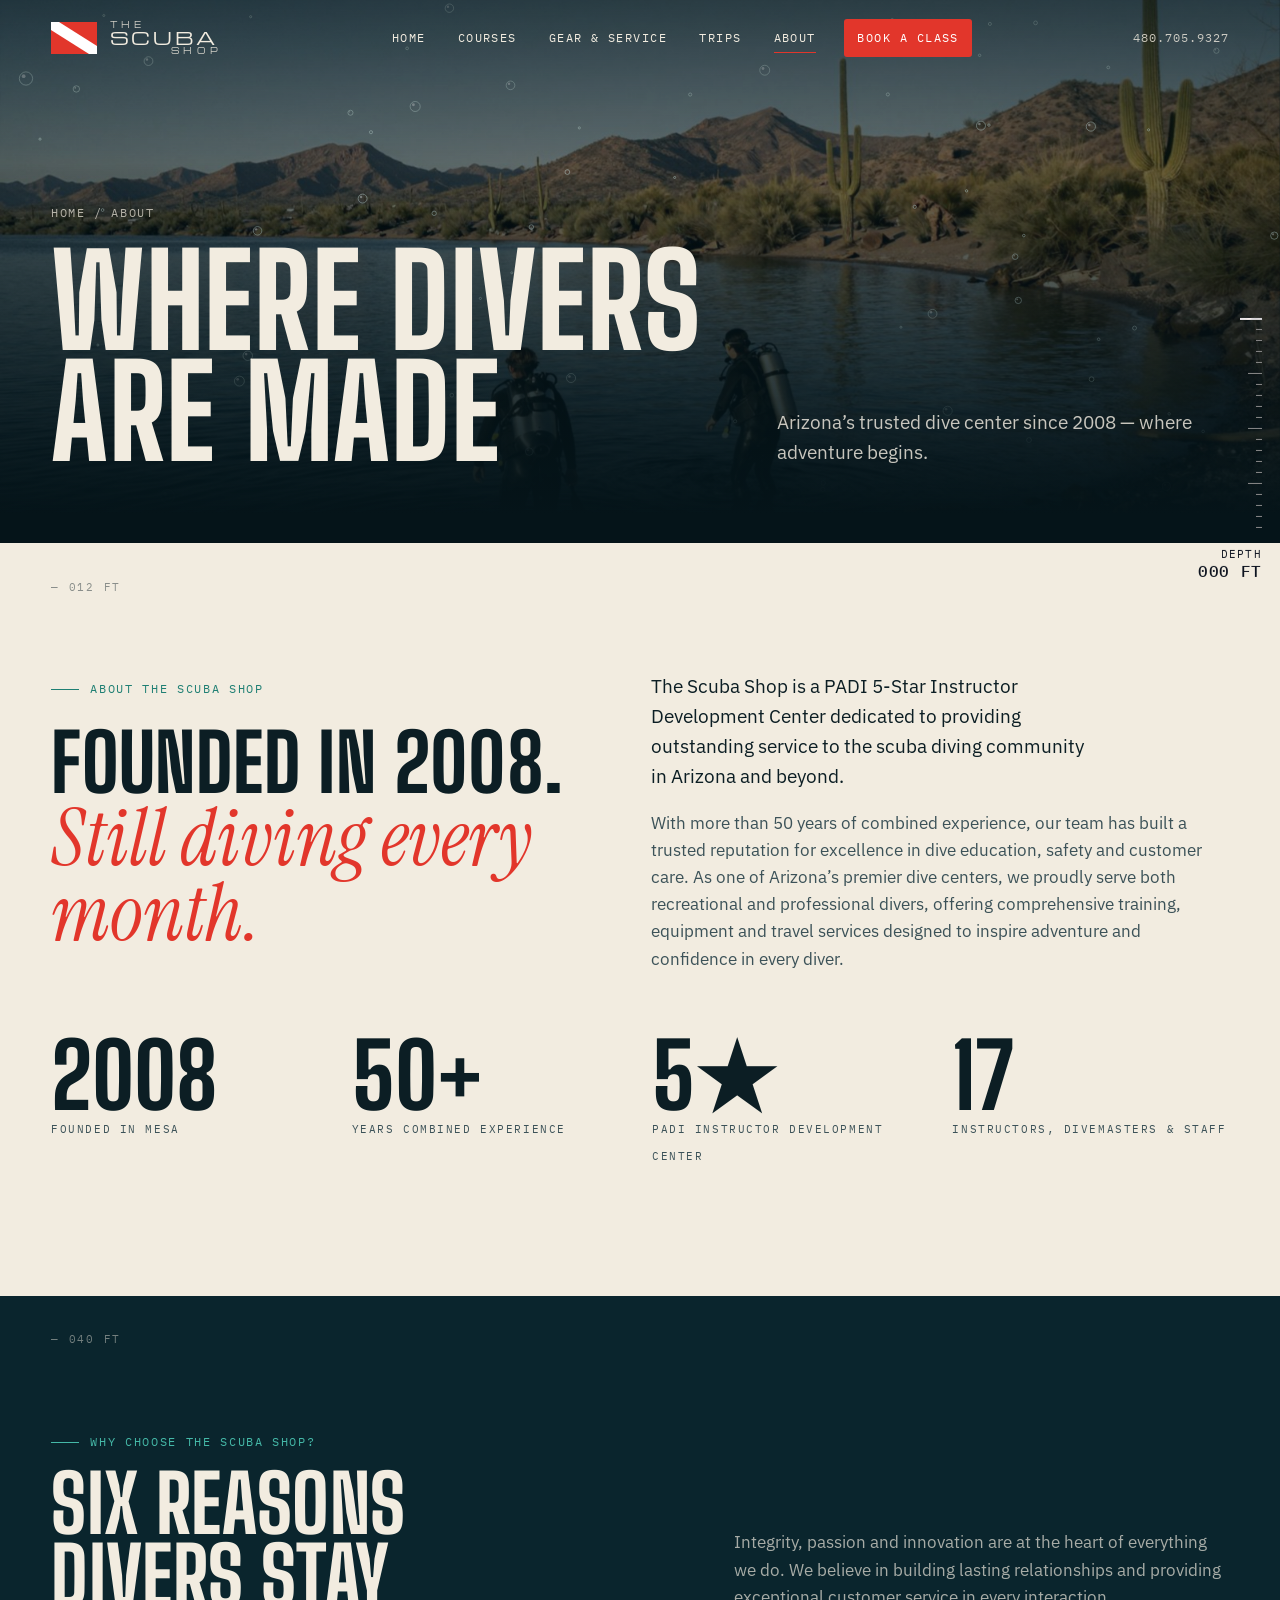
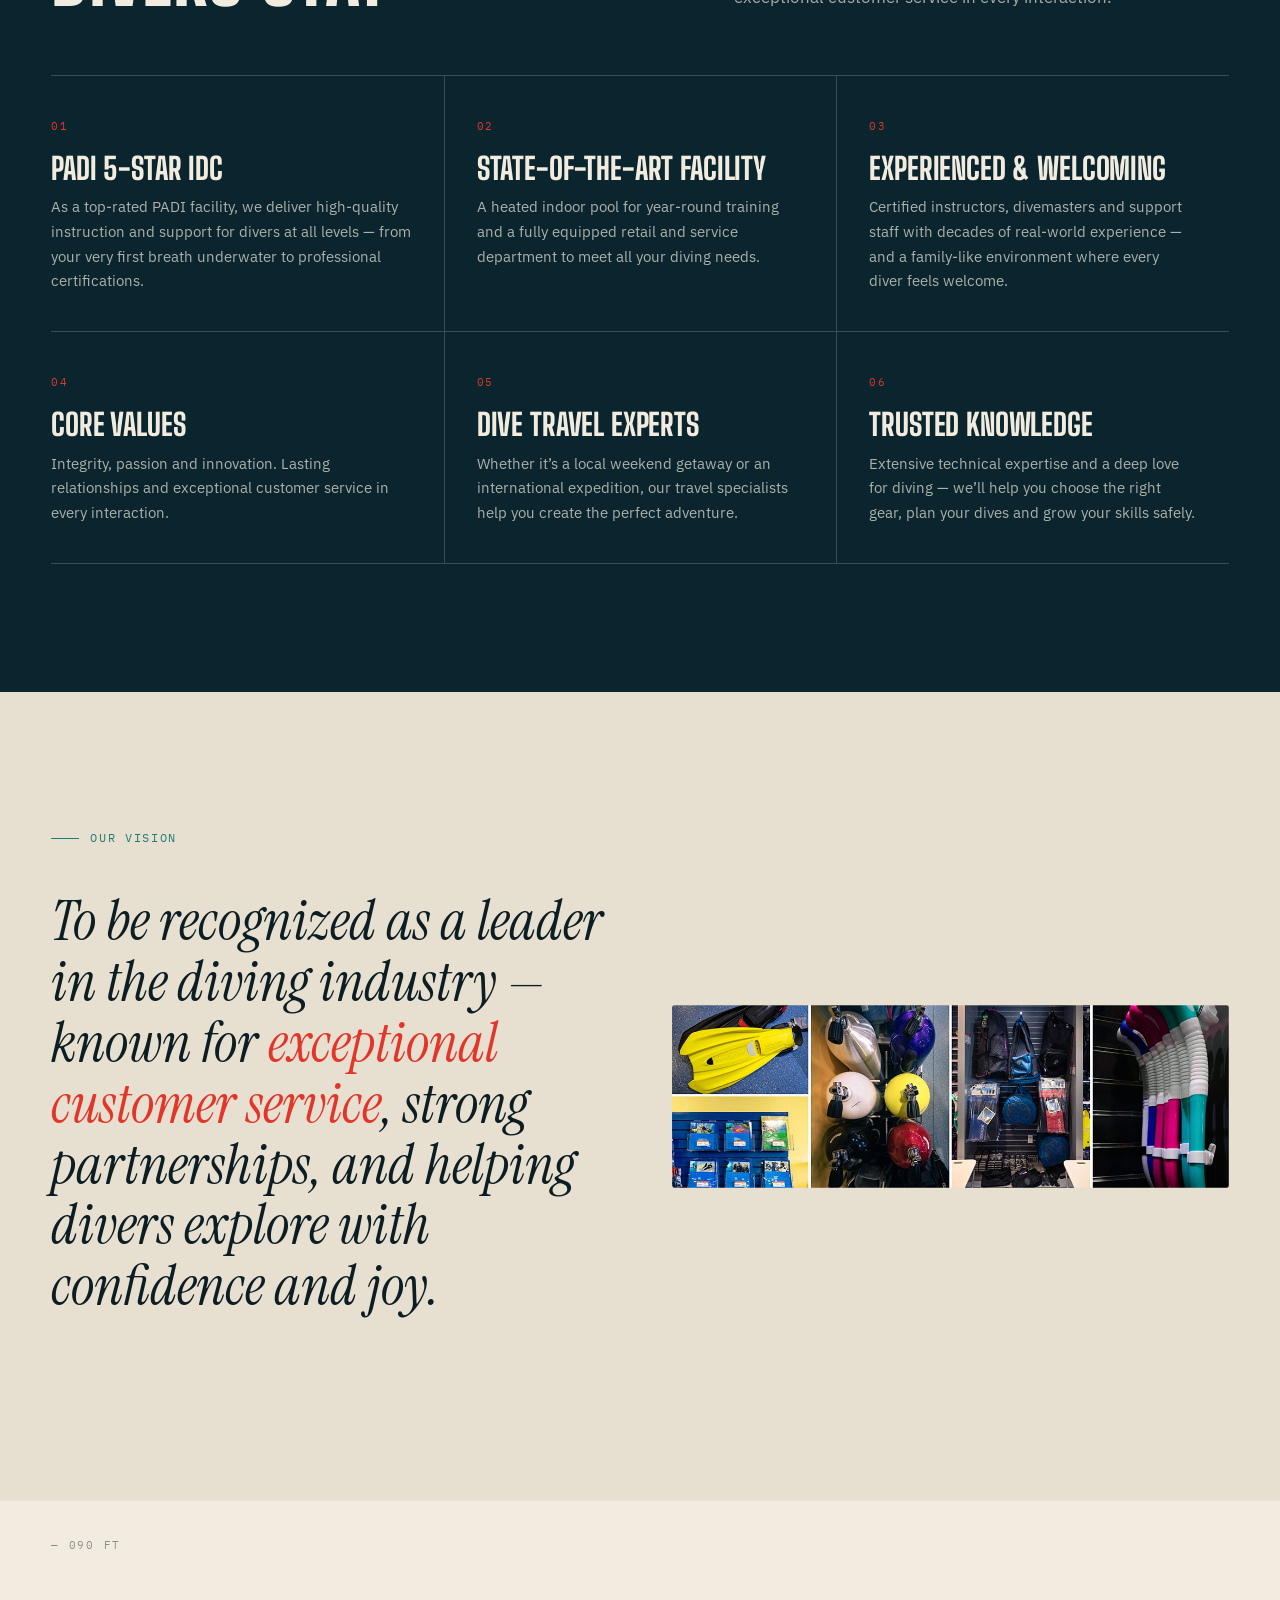
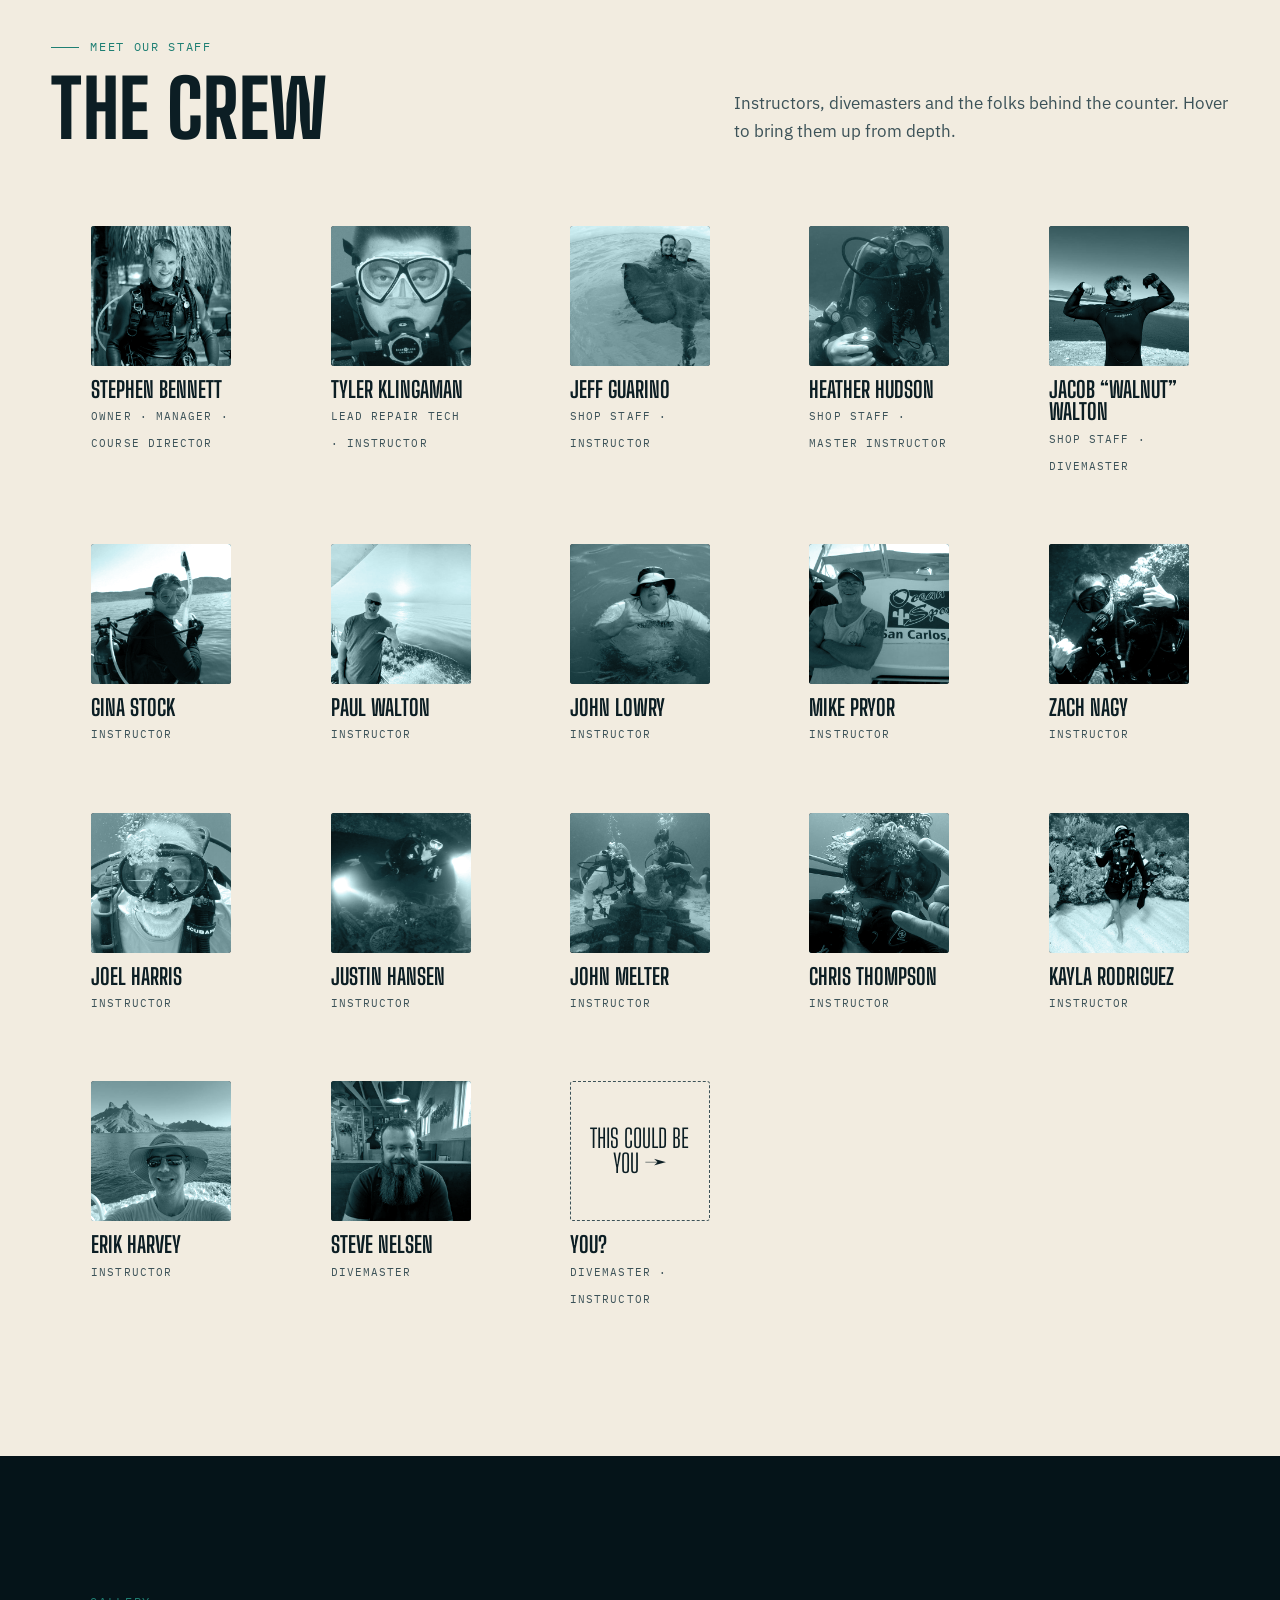
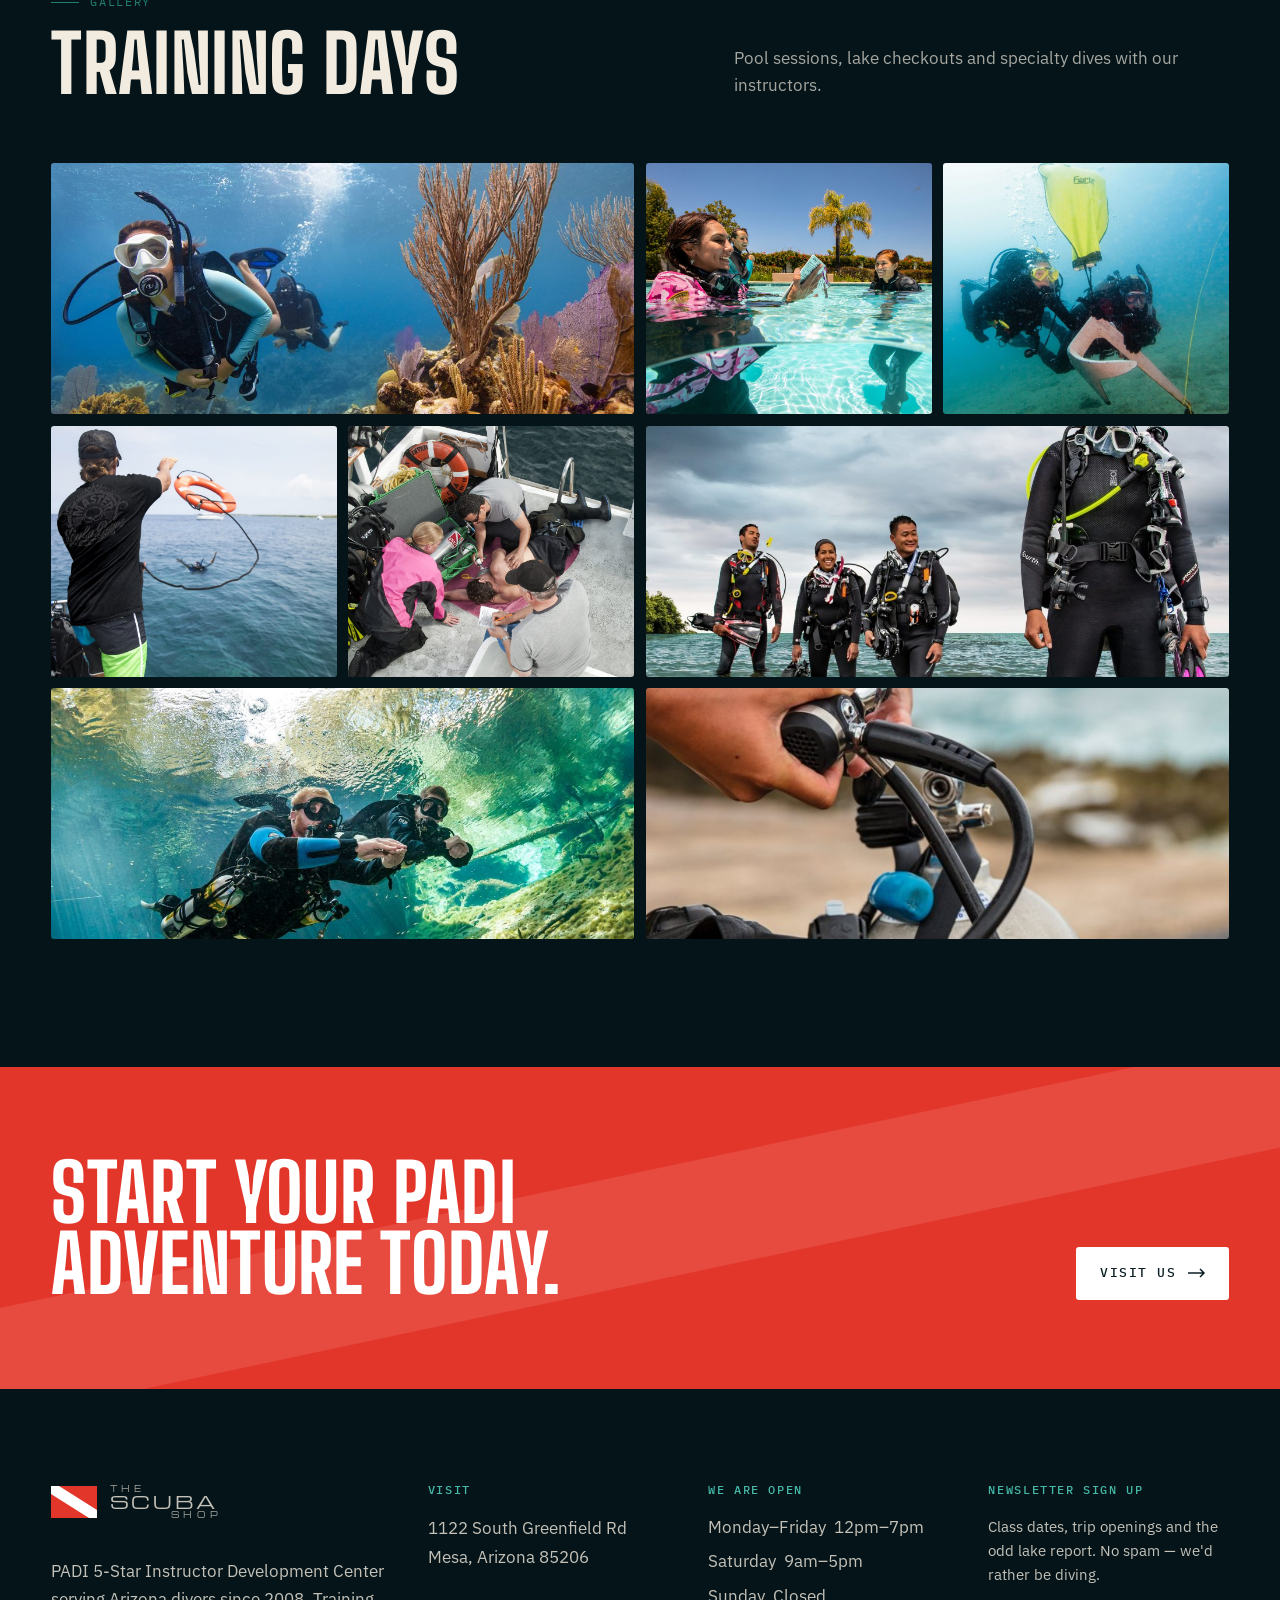
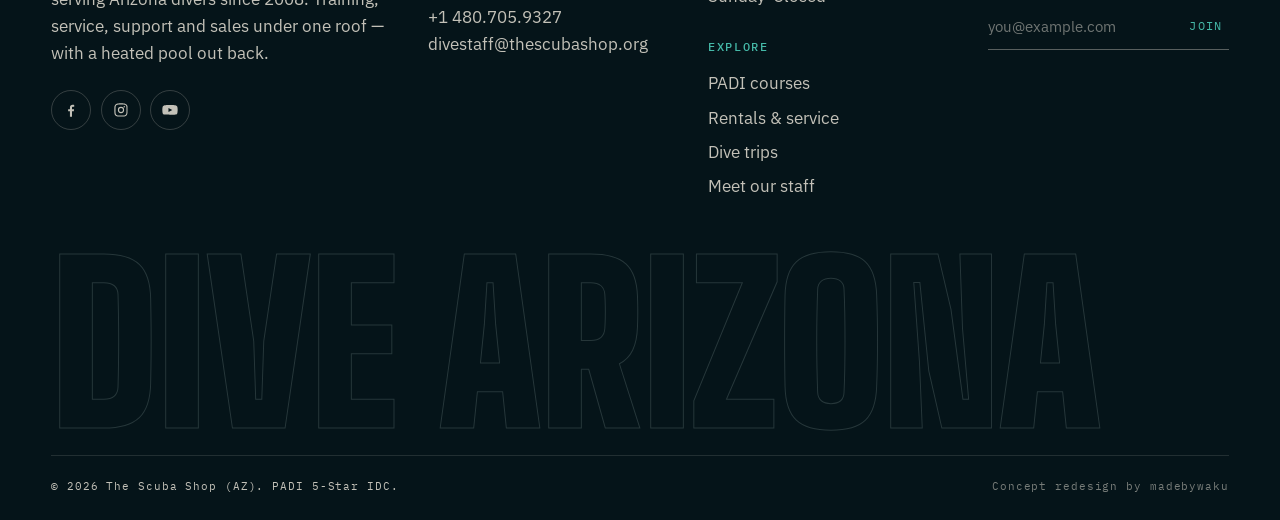
==== about.html @ 65f06e1a "Concept redesign of The Scuba Shop website Static multi-page site (home, courses, gear & service, tr" ====
<!doctype html>
<html lang="en">
<head>
<meta charset="utf-8">
<meta name="viewport" content="width=device-width, initial-scale=1">
<title>About The Scuba Shop — PADI 5-Star IDC since 2008</title>
<meta name="description" content="Founded in 2008, The Scuba Shop is a PADI 5-Star Instructor Development Center in Mesa, Arizona with more than 50 years of combined experience. Meet our staff.">
<meta name="theme-color" content="#051419">
<meta property="og:title" content="About The Scuba Shop — PADI 5-Star IDC since 2008">
<meta property="og:description" content="Founded in 2008, The Scuba Shop is a PADI 5-Star Instructor Development Center in Mesa, Arizona with more than 50 years of combined experience. Meet our staff.">
<meta property="og:image" content="images/hero.jpg">
<link rel="icon" href="images/favicon.svg" type="image/svg+xml">
<link rel="preconnect" href="https://fonts.googleapis.com">
<link rel="preconnect" href="https://fonts.gstatic.com" crossorigin>
<link href="https://fonts.googleapis.com/css2?family=Big+Shoulders+Display:wght@700;800;900&family=IBM+Plex+Mono:wght@400;500&family=IBM+Plex+Sans:ital,wght@0,400;0,500;0,600;1,400&family=Instrument+Serif:ital@0;1&family=Michroma&display=swap" rel="stylesheet">
<link rel="stylesheet" href="css/site.css">
<script>document.documentElement.classList.add("js")</script>
</head>
<body>
<a class="skip" href="#main">Skip to content</a>
<header class="site-header">
  <div class="wrap">
    <a class="brand" href="index.html" aria-label="The Scuba Shop — home">
      <svg class="flag" viewBox="0 0 46 32" aria-hidden="true"><rect width="46" height="32" fill="#e2362b"/><path d="M0 0h8l38 24v8h-8L0 8z" fill="#fff"/></svg>
      <span class="brand-word" aria-hidden="true"><small>The</small><b>Scuba</b><small>Shop</small></span>
    </a>
    <nav class="nav" id="site-nav" aria-label="Main">
      <a href="index.html">Home</a>
      <a href="courses.html">Courses</a>
      <a href="gear.html">Gear &amp; Service</a>
      <a href="trips.html">Trips</a>
      <a href="about.html" aria-current="page">About</a>
      <a class="nav-cta" href="contact.html">Book a class</a>
    </nav>
    <a class="header-phone" href="tel:+14807059327">480.705.9327</a>
    <button class="menu-btn" aria-controls="site-nav" aria-expanded="false" aria-label="Open menu"><span></span><span></span></button>
  </div>
</header>
<main id="main">
<section class="page-hero" aria-labelledby="page-title">
  <div class="bg"><img src="images/lake.jpg" alt="" data-parallax="0.2"></div>
  <canvas class="bubbles" aria-hidden="true"></canvas>
  <div class="wrap">
    <p class="crumbs"><a href="index.html">Home</a> / About</p>
    <div class="page-hero-grid">
      <h1 id="page-title" class="display h-xl">Where divers<br>are made</h1>
      <p class="lede">Arizona’s trusted dive center since 2008 — where adventure begins.</p>
    </div>
  </div>
</section>

<section class="section" aria-labelledby="story-title">
  <span class="depth-tag" aria-hidden="true">— 012 FT</span>
  <div class="wrap">
    <div class="intro-grid">
      <div>
        <p class="eyebrow">About The Scuba Shop</p>
        <h2 id="story-title" class="display h-lg" style="margin:1rem 0 1.6rem">Founded in 2008.<br><span class="serif" style="color:var(--flag)">Still diving every month.</span></h2>
      </div>
      <div>
        <p class="lede">The Scuba Shop is a PADI 5-Star Instructor Development Center dedicated to providing outstanding service to the scuba diving community in Arizona and beyond.</p>
        <p class="muted">With more than 50 years of combined experience, our team has built a trusted reputation for excellence in dive education, safety and customer care. As one of Arizona’s premier dive centers, we proudly serve both recreational and professional divers, offering comprehensive training, equipment and travel services designed to inspire adventure and confidence in every diver.</p>
      </div>
    </div>
    <div class="stats mt-3">
      <div class="stat" data-reveal><b>2008</b><span>Founded in Mesa</span></div>
      <div class="stat" data-reveal style="--d:.08s"><b>50+</b><span>Years combined experience</span></div>
      <div class="stat" data-reveal style="--d:.16s"><b>5★</b><span>PADI Instructor Development Center</span></div>
      <div class="stat" data-reveal style="--d:.24s"><b>17</b><span>Instructors, divemasters &amp; staff</span></div>
    </div>
  </div>
</section>

<section class="section on-dark" aria-labelledby="why-title">
  <span class="depth-tag" aria-hidden="true">— 040 FT</span>
  <div class="wrap">
    <div class="section-head">
      <div><p class="eyebrow">Why choose The Scuba Shop?</p><h2 id="why-title" class="display h-lg">Six reasons<br>divers stay</h2></div>
      <p class="muted">Integrity, passion and innovation are at the heart of everything we do. We believe in building lasting relationships and providing exceptional customer service in every interaction.</p>
    </div>
    <div class="values">
      <div class="value" data-reveal><span class="n">01</span><h3>PADI 5-Star IDC</h3><p>As a top-rated PADI facility, we deliver high-quality instruction and support for divers at all levels — from your very first breath underwater to professional certifications.</p></div>
      <div class="value" data-reveal style="--d:.08s"><span class="n">02</span><h3>State-of-the-art facility</h3><p>A heated indoor pool for year-round training and a fully equipped retail and service department to meet all your diving needs.</p></div>
      <div class="value" data-reveal style="--d:.16s"><span class="n">03</span><h3>Experienced &amp; welcoming</h3><p>Certified instructors, divemasters and support staff with decades of real-world experience — and a family-like environment where every diver feels welcome.</p></div>
      <div class="value" data-reveal><span class="n">04</span><h3>Core values</h3><p>Integrity, passion and innovation. Lasting relationships and exceptional customer service in every interaction.</p></div>
      <div class="value" data-reveal style="--d:.08s"><span class="n">05</span><h3>Dive travel experts</h3><p>Whether it’s a local weekend getaway or an international expedition, our travel specialists help you create the perfect adventure.</p></div>
      <div class="value" data-reveal style="--d:.16s"><span class="n">06</span><h3>Trusted knowledge</h3><p>Extensive technical expertise and a deep love for diving — we’ll help you choose the right gear, plan your dives and grow your skills safely.</p></div>
    </div>
  </div>
</section>

<section class="section on-sand" aria-labelledby="vision-title">
  <div class="wrap split-cols" style="align-items:center">
    <div>
      <p class="eyebrow">Our vision</p>
      <h2 id="vision-title" class="sr-only">Our vision</h2>
      <p class="quote mt-2" data-reveal>To be recognized as a leader in the diving industry — known for <em>exceptional customer service</em>, strong partnerships, and helping divers explore with confidence and joy.</p>
    </div>
    <figure class="mosaic" data-reveal="clip" style="margin:0"><img src="images/orig/storefront-crop.jpg" alt="Inside the shop: fins, tanks, bags, snorkels and wetsuits" loading="lazy"></figure>
  </div>
</section>

<section class="section" id="staff" aria-labelledby="staff-title">
  <span class="depth-tag" aria-hidden="true">— 090 FT</span>
  <div class="wrap">
    <div class="section-head">
      <div><p class="eyebrow">Meet our staff</p><h2 id="staff-title" class="display h-lg">The crew</h2></div>
      <p class="muted">Instructors, divemasters and the folks behind the counter. Hover to bring them up from depth.</p>
    </div>
    <div class="staff-grid">
      <figure class="staff" data-reveal><div class="staff-img"><img src="images/orig/st-bennett.jpg" alt="Stephen Bennett" loading="lazy"></div><figcaption><b>Stephen Bennett</b><span>Owner · Manager · Course Director</span></figcaption></figure>
      <figure class="staff" data-reveal style="--d:.05s"><div class="staff-img"><img src="images/orig/st-klingaman.jpg" alt="Tyler Klingaman" loading="lazy"></div><figcaption><b>Tyler Klingaman</b><span>Lead Repair Tech · Instructor</span></figcaption></figure>
      <figure class="staff" data-reveal style="--d:.1s"><div class="staff-img"><img src="images/orig/st-guarino.jpg" alt="Jeff Guarino" loading="lazy"></div><figcaption><b>Jeff Guarino</b><span>Shop Staff · Instructor</span></figcaption></figure>
      <figure class="staff" data-reveal style="--d:.15s"><div class="staff-img"><img src="images/orig/st-hudson.jpg" alt="Heather Hudson" loading="lazy"></div><figcaption><b>Heather Hudson</b><span>Shop Staff · Master Instructor</span></figcaption></figure>
      <figure class="staff" data-reveal><div class="staff-img"><img src="images/orig/st-walton-j.jpg" alt="Jacob “Walnut” Walton" loading="lazy" style="object-position:50% 20%"></div><figcaption><b>Jacob “Walnut” Walton</b><span>Shop Staff · Divemaster</span></figcaption></figure>
      <figure class="staff" data-reveal style="--d:.05s"><div class="staff-img"><img src="images/orig/st-stock.jpg" alt="Gina Stock" loading="lazy"></div><figcaption><b>Gina Stock</b><span>Instructor</span></figcaption></figure>
      <figure class="staff" data-reveal style="--d:.1s"><div class="staff-img"><img src="images/orig/st-walton-p.jpg" alt="Paul Walton" loading="lazy"></div><figcaption><b>Paul Walton</b><span>Instructor</span></figcaption></figure>
      <figure class="staff" data-reveal style="--d:.15s"><div class="staff-img"><img src="images/orig/st-lowry.jpg" alt="John Lowry" loading="lazy"></div><figcaption><b>John Lowry</b><span>Instructor</span></figcaption></figure>
      <figure class="staff" data-reveal><div class="staff-img"><img src="images/orig/st-pryor.jpg" alt="Mike Pryor" loading="lazy"></div><figcaption><b>Mike Pryor</b><span>Instructor</span></figcaption></figure>
      <figure class="staff" data-reveal style="--d:.05s"><div class="staff-img"><img src="images/orig/st-nagy.jpg" alt="Zach Nagy" loading="lazy"></div><figcaption><b>Zach Nagy</b><span>Instructor</span></figcaption></figure>
      <figure class="staff" data-reveal style="--d:.1s"><div class="staff-img"><img src="images/orig/st-harris.jpg" alt="Joel Harris" loading="lazy"></div><figcaption><b>Joel Harris</b><span>Instructor</span></figcaption></figure>
      <figure class="staff" data-reveal style="--d:.15s"><div class="staff-img"><img src="images/orig/st-hansen.jpg" alt="Justin Hansen" loading="lazy"></div><figcaption><b>Justin Hansen</b><span>Instructor</span></figcaption></figure>
      <figure class="staff" data-reveal><div class="staff-img"><img src="images/orig/st-melter.jpg" alt="John Melter" loading="lazy"></div><figcaption><b>John Melter</b><span>Instructor</span></figcaption></figure>
      <figure class="staff" data-reveal style="--d:.05s"><div class="staff-img"><img src="images/orig/st-thompson.jpg" alt="Chris Thompson" loading="lazy"></div><figcaption><b>Chris Thompson</b><span>Instructor</span></figcaption></figure>
      <figure class="staff" data-reveal style="--d:.1s"><div class="staff-img"><img src="images/orig/st-rodriguez.jpg" alt="Kayla Rodriguez" loading="lazy"></div><figcaption><b>Kayla Rodriguez</b><span>Instructor</span></figcaption></figure>
      <figure class="staff" data-reveal style="--d:.15s"><div class="staff-img"><img src="images/orig/st-harvey.jpg" alt="Erik Harvey" loading="lazy"></div><figcaption><b>Erik Harvey</b><span>Instructor</span></figcaption></figure>
      <figure class="staff" data-reveal><div class="staff-img"><img src="images/orig/st-nelsen.jpg" alt="Steve Nelsen" loading="lazy"></div><figcaption><b>Steve Nelsen</b><span>Divemaster</span></figcaption></figure>
      <figure class="staff you" data-reveal style="--d:.05s"><div class="staff-img"><a href="courses.html#divemaster">This could be you →</a></div><figcaption><b>You?</b><span>Divemaster · Instructor</span></figcaption></figure>
    </div>
  </div>
</section>

<section class="section on-abyss" aria-labelledby="g-title">
  <div class="wrap">
    <div class="section-head">
      <div><p class="eyebrow">Gallery</p><h2 id="g-title" class="display h-lg">Training days</h2></div>
      <p class="muted">Pool sessions, lake checkouts and specialty dives with our instructors.</p>
    </div>
    <div class="gallery" data-gallery>
      <a class="w" href="images/orig/c-openwater.jpg" data-caption="Open Water skills"><img src="images/orig/c-openwater.jpg" alt="Students practicing skills underwater" loading="lazy"></a>
      <a href="images/orig/c-idc.jpg" data-caption="Pool session"><img src="images/orig/c-idc.jpg" alt="Instructor with students at the pool edge" loading="lazy"></a>
      <a href="images/orig/s-search.jpg" data-caption="Search &amp; Recovery — lift bag"><img src="images/orig/s-search.jpg" alt="Divers with a yellow lift bag" loading="lazy"></a>
      <a href="images/orig/c-rescue.jpg" data-caption="Rescue Diver scenarios"><img src="images/orig/c-rescue.jpg" alt="Rescue diver with ring buoy" loading="lazy"></a>
      <a href="images/orig/s-oxygen.jpg" data-caption="Emergency Oxygen Provider"><img src="images/orig/s-oxygen.jpg" alt="Oxygen training on a boat deck" loading="lazy"></a>
      <a class="w" href="images/orig/c-divemaster.jpg" data-caption="Divemaster candidates"><img src="images/orig/c-divemaster.jpg" alt="Divers wading into the water" loading="lazy"></a>
      <a class="w" href="images/orig/s-sidemount.jpg" data-caption="Sidemount"><img src="images/orig/s-sidemount.jpg" alt="Sidemount diver" loading="lazy"></a>
      <a class="w" href="images/orig/s-equipment.jpg" data-caption="Equipment Specialist"><img src="images/orig/s-equipment.jpg" alt="Regulator hose close-up" loading="lazy"></a>
    </div>
  </div>
</section>

<section class="cta-band" aria-labelledby="cta-title">
  <span class="flag-stripe" aria-hidden="true"></span>
  <div class="wrap">
    <h2 id="cta-title" class="display h-lg">Start your PADI<br>adventure today.</h2>
    <a class="btn" href="contact.html">Visit us <svg class="arrow" viewBox="0 0 18 10" fill="none" stroke="currentColor" stroke-width="1.5" aria-hidden="true"><path d="M0 5h16M12 1l4 4-4 4"/></svg></a>
  </div>
</section>
</main>
<footer class="site-footer">
  <div class="wrap">
    <div class="footer-grid">
      <div>
        <a class="brand" href="index.html" aria-label="The Scuba Shop — home"><svg class="flag" viewBox="0 0 46 32" aria-hidden="true"><rect width="46" height="32" fill="#e2362b"/><path d="M0 0h8l38 24v8h-8L0 8z" fill="#fff"/></svg><span class="brand-word" aria-hidden="true"><small>The</small><b>Scuba</b><small>Shop</small></span></a>
        <p class="mt-2" style="max-width:34ch">PADI 5-Star Instructor Development Center serving Arizona divers since 2008. Training, service, support and sales under one roof — with a heated pool out back.</p>
        <div class="socials"><a href="https://www.facebook.com/thescubashopmesa/" target="_blank" rel="noopener" aria-label="Facebook"><svg viewBox="0 0 24 24" aria-hidden="true"><path d="M13.5 22v-8h2.7l.4-3.2h-3.1V8.8c0-.9.3-1.5 1.6-1.5h1.7V4.4c-.3 0-1.3-.1-2.4-.1-2.4 0-4 1.5-4 4.1v2.4H7.7V14h2.7v8z"/></svg></a><a href="https://instagram.com/thescubashop" target="_blank" rel="noopener" aria-label="Instagram"><svg viewBox="0 0 24 24" aria-hidden="true"><path d="M12 7.3a4.7 4.7 0 1 0 0 9.4 4.7 4.7 0 0 0 0-9.4zm0 7.7a3 3 0 1 1 0-6 3 3 0 0 1 0 6zm6-7.9a1.1 1.1 0 1 1-2.2 0 1.1 1.1 0 0 1 2.2 0zM21.9 8c-.1-1.6-.4-3-1.6-4.2S17.6 2.2 16 2.1C14.3 2 9.7 2 8 2.1 6.4 2.2 5 2.5 3.8 3.7S2.2 6.4 2.1 8C2 9.7 2 14.3 2.1 16c.1 1.6.4 3 1.6 4.2s2.6 1.5 4.2 1.6c1.7.1 6.3.1 8 0 1.6-.1 3-.4 4.2-1.6s1.5-2.6 1.6-4.2c.1-1.7.1-6.3 0-8zm-2.1 9.9a3.3 3.3 0 0 1-1.9 1.9c-1.3.5-4.3.4-5.9.4s-4.6.1-5.9-.4a3.3 3.3 0 0 1-1.9-1.9c-.5-1.3-.4-4.3-.4-5.9s-.1-4.6.4-5.9a3.3 3.3 0 0 1 1.9-1.9c1.3-.5 4.3-.4 5.9-.4s4.6-.1 5.9.4a3.3 3.3 0 0 1 1.9 1.9c.5 1.3.4 4.3.4 5.9s.1 4.6-.4 5.9z"/></svg></a><a href="https://www.youtube.com/channel/UCcgbNyA7Qnl041FCUGM3HfA" target="_blank" rel="noopener" aria-label="YouTube"><svg viewBox="0 0 24 24" aria-hidden="true"><path d="M23 7.2a3 3 0 0 0-2.1-2.1C19 4.6 12 4.6 12 4.6s-7 0-8.9.5A3 3 0 0 0 1 7.2C.5 9.1.5 12 .5 12s0 2.9.5 4.8a3 3 0 0 0 2.1 2.1c1.9.5 8.9.5 8.9.5s7 0 8.9-.5a3 3 0 0 0 2.1-2.1c.5-1.9.5-4.8.5-4.8s0-2.9-.5-4.8zM9.7 15V9l5.8 3z"/></svg></a></div>
      </div>
      <div>
        <h4>Visit</h4>
        <address>1122 South Greenfield Rd<br>Mesa, Arizona 85206</address>
        <p class="mt-2" style="margin-bottom:0"><a href="tel:+14807059327">+1 480.705.9327</a><br><a href="mailto:divestaff@thescubashop.org">divestaff@thescubashop.org</a></p>
      </div>
      <div>
        <h4>We are open</h4>
        <ul>
          <li>Monday–Friday &nbsp;12pm–7pm</li>
          <li>Saturday &nbsp;9am–5pm</li>
          <li>Sunday &nbsp;Closed</li>
        </ul>
        <h4 class="mt-2">Explore</h4>
        <ul>
          <li><a href="courses.html">PADI courses</a></li>
          <li><a href="gear.html">Rentals &amp; service</a></li>
          <li><a href="trips.html">Dive trips</a></li>
          <li><a href="about.html#staff">Meet our staff</a></li>
        </ul>
      </div>
      <div>
        <h4>Newsletter sign up</h4>
        <p style="font-size:.95rem">Class dates, trip openings and the odd lake report. No spam — we'd rather be diving.</p>
        <form class="newsletter" novalidate>
          <label class="sr-only" for="nl-email">Email address</label>
          <input id="nl-email" type="email" placeholder="you@example.com" autocomplete="email">
          <button type="submit">Join</button>
        </form>
        <p class="newsletter-msg" role="status"></p>
      </div>
    </div>
    <div class="footer-word" aria-hidden="true">Dive Arizona</div>
    <div class="footer-base">
      <span>© <span data-year>2026</span> The Scuba Shop (AZ). PADI 5-Star IDC.</span>
      <span class="credit">Concept redesign by madebywaku</span>
    </div>
  </div>
</footer>
<script src="js/site.js" defer></script>
</body>
</html>
---- css/site.css ----
/* ==========================================================================
   The Scuba Shop — concept redesign
   Palette is taken from the water column: surface foam down to the abyss,
   with the dive-flag red from the shop's own mark as the single hot accent.
   ========================================================================== */

:root {
  --abyss: #051419;
  --deep: #0a252d;
  --reef: #113a44;
  --current: #1d5a63;
  --lagoon: #45b9a8;
  --lagoon-ink: #1f7f73;
  --foam: #d3ece6;
  --bone: #f2ece0;
  --bone-2: #e7dfcf;
  --sand: #c9b48a;
  --ink: #0c1e24;
  --ink-soft: #3c5258;
  --flag: #e2362b;
  --flag-deep: #b8251c;
  --brass: #d2a55a;

  --f-display: "Big Shoulders Display", "Arial Narrow", sans-serif;
  --f-serif: "Instrument Serif", Georgia, serif;
  --f-body: "IBM Plex Sans", system-ui, sans-serif;
  --f-mono: "IBM Plex Mono", ui-monospace, monospace;

  --gutter: clamp(1rem, 4vw, 3.5rem);
  --max: 1320px;
  --radius: 3px;
  --ease: cubic-bezier(.2, .7, .1, 1);
  --header-h: 76px;
}

*, *::before, *::after { box-sizing: border-box; }
html { -webkit-text-size-adjust: 100%; scroll-padding-top: calc(var(--header-h) + 16px); }
@media (prefers-reduced-motion: no-preference) { html { scroll-behavior: smooth; } }

body {
  margin: 0;
  font-family: var(--f-body);
  font-size: 17px;
  line-height: 1.6;
  color: var(--ink);
  background: var(--bone);
  overflow-x: hidden;
  text-rendering: optimizeLegibility;
  -webkit-font-smoothing: antialiased;
}
img { max-width: 100%; display: block; height: auto; }
a { color: inherit; }
button { font: inherit; color: inherit; }
::selection { background: var(--flag); color: #fff; }

:focus-visible { outline: 2px solid var(--flag); outline-offset: 3px; }

.skip {
  position: absolute; left: 1rem; top: -100px; z-index: 200;
  background: var(--flag); color: #fff; padding: .7rem 1rem; font-weight: 600; text-decoration: none;
}
.skip:focus { top: 1rem; }

.sr-only { position: absolute; width: 1px; height: 1px; padding: 0; margin: -1px; overflow: hidden; clip: rect(0 0 0 0); white-space: nowrap; border: 0; }

.wrap { width: 100%; max-width: var(--max); margin: 0 auto; padding: 0 var(--gutter); }

/* ---------- Type ---------- */
h1, h2, h3, h4 { margin: 0; font-weight: 800; line-height: .95; letter-spacing: -.005em; }
.display {
  font-family: var(--f-display);
  text-transform: uppercase;
  font-weight: 800;
  letter-spacing: .005em;
}
.h-xl { font-size: clamp(3.4rem, 10vw, 9.5rem); line-height: .86; }
.h-lg { font-size: clamp(2.6rem, 6.2vw, 5.6rem); line-height: .9; }
.h-md { font-size: clamp(2rem, 3.6vw, 3.2rem); line-height: .95; }
.h-sm { font-size: clamp(1.4rem, 2vw, 1.75rem); line-height: 1; }
.serif { font-family: var(--f-serif); font-style: italic; font-weight: 400; text-transform: none; letter-spacing: 0; }
.mono { font-family: var(--f-mono); font-size: .78rem; letter-spacing: .08em; text-transform: uppercase; }
.lede { font-size: clamp(1.1rem, 1.5vw, 1.32rem); line-height: 1.55; max-width: 40ch; }
p { margin: 0 0 1em; }
.muted { color: var(--ink-soft); }

.eyebrow {
  display: inline-flex; align-items: center; gap: .7rem;
  font-family: var(--f-mono); font-size: .74rem; letter-spacing: .14em; text-transform: uppercase;
  color: var(--lagoon-ink);
}
.eyebrow::before { content: ""; width: 28px; height: 1px; background: currentColor; }
.on-dark .eyebrow, .eyebrow.light { color: var(--lagoon); }

/* ---------- Buttons ---------- */
.btn {
  --bg: var(--flag); --fg: #fff;
  position: relative; display: inline-flex; align-items: center; gap: .75rem;
  padding: 1rem 1.4rem 1rem 1.5rem;
  background: var(--bg); color: var(--fg);
  font-family: var(--f-mono); font-size: .8rem; font-weight: 500; letter-spacing: .12em; text-transform: uppercase;
  text-decoration: none; border: 0; border-radius: var(--radius); cursor: pointer;
  overflow: hidden; isolation: isolate;
  transition: color .35s var(--ease), transform .35s var(--ease);
}
.btn::before {
  content: ""; position: absolute; inset: 0; z-index: -1;
  background: var(--ink); transform: translateY(101%);
  transition: transform .45s var(--ease);
}
.btn:hover::before, .btn:focus-visible::before { transform: translateY(0); }
.btn .arrow { width: 18px; height: 10px; transition: transform .35s var(--ease); }
.btn:hover .arrow { transform: translateX(4px); }
.btn.ghost { --bg: transparent; --fg: currentColor; box-shadow: inset 0 0 0 1px currentColor; }
.btn.ghost::before { background: var(--flag); }
.btn.ghost:hover { color: #fff; }
.btn.light { --bg: var(--bone); --fg: var(--ink); }
.btn.light::before { background: var(--flag); }
.btn.light:hover { color: #fff; }

.textlink {
  font-family: var(--f-mono); font-size: .78rem; letter-spacing: .12em; text-transform: uppercase;
  text-decoration: none; display: inline-flex; gap: .5rem; align-items: center;
  background: linear-gradient(currentColor, currentColor) 0 100% / 0 1px no-repeat;
  padding-bottom: 3px; transition: background-size .4s var(--ease);
}
.textlink:hover { background-size: 100% 1px; }

/* ---------- Header ---------- */
.site-header {
  position: fixed; inset: 0 0 auto 0; z-index: 100;
  height: var(--header-h);
  color: var(--bone);
  transition: background .4s var(--ease), color .4s var(--ease), transform .45s var(--ease), box-shadow .4s;
}
.site-header.is-solid { background: rgba(5, 20, 25, .92); backdrop-filter: blur(10px); -webkit-backdrop-filter: blur(10px); box-shadow: 0 1px 0 rgba(211, 236, 230, .08); }
.site-header.is-hidden { transform: translateY(-100%); }
.site-header .wrap { height: 100%; display: flex; align-items: center; justify-content: space-between; gap: 1.5rem; }

.brand { display: inline-flex; align-items: center; gap: .8rem; text-decoration: none; color: inherit; }
.brand svg.flag { width: 46px; height: 32px; flex: none; }
.brand-word { display: grid; line-height: 1; font-family: "Michroma", var(--f-display); text-transform: uppercase; }
.brand-word small { font-size: .5rem; letter-spacing: .5em; opacity: .85; }
.brand-word b { font-size: 1.12rem; letter-spacing: .14em; font-weight: 400; }
.brand-word small:last-child { justify-self: end; letter-spacing: .58em; margin-right: -.58em; }

.nav { display: flex; align-items: center; gap: .3rem; }
.nav a {
  position: relative; padding: .6rem .85rem; text-decoration: none;
  font-family: var(--f-mono); font-size: .76rem; letter-spacing: .12em; text-transform: uppercase;
}
.nav a::after {
  content: ""; position: absolute; left: .85rem; right: .85rem; bottom: .25rem; height: 1px;
  background: var(--flag); transform: scaleX(0); transform-origin: right; transition: transform .4s var(--ease);
}
.nav a:hover::after, .nav a[aria-current="page"]::after { transform: scaleX(1); transform-origin: left; }
.nav .nav-cta { margin-left: .6rem; background: var(--flag); color: #fff; border-radius: var(--radius); }
.nav .nav-cta::after { display: none; }
.nav .nav-cta:hover { background: var(--flag-deep); }
.header-phone { font-family: var(--f-mono); font-size: .76rem; letter-spacing: .08em; text-decoration: none; opacity: .8; white-space: nowrap; }
.header-phone:hover { opacity: 1; }

.menu-btn {
  display: none; width: 46px; height: 46px; border: 1px solid rgba(242, 236, 224, .35);
  background: transparent; border-radius: 50%; cursor: pointer; position: relative;
}
.menu-btn span { position: absolute; left: 13px; right: 13px; height: 1.5px; background: currentColor; transition: transform .35s var(--ease), opacity .2s; }
.menu-btn span:nth-child(1) { top: 18px; }
.menu-btn span:nth-child(2) { top: 26px; }
.menu-open .menu-btn span:nth-child(1) { transform: translateY(4px) rotate(45deg); }
.menu-open .menu-btn span:nth-child(2) { transform: translateY(-4px) rotate(-45deg); }

@media (max-width: 1020px) {
  .header-phone { display: none; }
  .menu-btn { display: block; z-index: 3; }
  .nav {
    position: fixed; inset: 0; z-index: 2; flex-direction: column; justify-content: center; align-items: flex-start;
    gap: 0; padding: 6rem var(--gutter) 2rem; background: var(--abyss); color: var(--bone);
    clip-path: circle(0 at calc(100% - 44px) 38px); visibility: hidden;
    transition: clip-path .7s var(--ease), visibility 0s .7s;
  }
  .menu-open .nav { clip-path: circle(150% at calc(100% - 44px) 38px); visibility: visible; transition: clip-path .7s var(--ease); }
  .nav a { font-family: var(--f-display); font-size: clamp(2.4rem, 10vw, 3.6rem); font-weight: 800; letter-spacing: 0; padding: .2rem 0; }
  .nav a::after { left: 0; right: 0; bottom: .3rem; height: 3px; }
  .nav .nav-cta { margin: 1.5rem 0 0; padding: .9rem 1.2rem; font-family: var(--f-mono); font-size: .85rem; letter-spacing: .12em; }
  .menu-open { overflow: hidden; }
  .menu-open .site-header { background: transparent; box-shadow: none; transform: none; }
}

/* ---------- Depth gauge (fixed, desktop) ---------- */
.gauge {
  position: fixed; right: 18px; top: 50%; z-index: 90; transform: translateY(-50%);
  display: flex; flex-direction: column; align-items: flex-end; gap: .6rem;
  mix-blend-mode: difference; color: #fff; pointer-events: none;
}
.gauge-scale { position: relative; width: 14px; height: 220px; }
.gauge-scale::before {
  content: ""; position: absolute; inset: 0;
  background: repeating-linear-gradient(to bottom, currentColor 0 1px, transparent 1px 11px) right / 6px 100% no-repeat,
              repeating-linear-gradient(to bottom, currentColor 0 1px, transparent 1px 55px) right / 14px 100% no-repeat;
  opacity: .55;
}
.gauge-needle { position: absolute; right: 0; top: 0; width: 22px; height: 2px; background: currentColor; transform: translateY(0); }
.gauge-read { font-family: var(--f-mono); font-size: .66rem; letter-spacing: .12em; text-align: right; line-height: 1.3; }
.gauge-read b { display: block; font-size: 1rem; font-weight: 500; letter-spacing: .04em; }
@media (max-width: 1100px) { .gauge { display: none; } }

/* ---------- Hero ---------- */
.hero {
  position: relative; min-height: 100svh; min-height: 100vh; display: grid; align-items: end;
  color: var(--bone); background: var(--abyss); overflow: hidden; isolation: isolate;
}
.hero-media { position: absolute; inset: -8% 0 0 0; z-index: -3; }
.hero-media img { width: 100%; height: 100%; object-fit: cover; object-position: 60% 40%; transform: scale(1.06); }
.hero::before {
  content: ""; position: absolute; inset: 0; z-index: -2;
  background:
    linear-gradient(to top, rgba(5, 20, 25, .95) 0%, rgba(5, 20, 25, .35) 45%, rgba(5, 20, 25, .15) 70%, rgba(5, 20, 25, .55) 100%),
    linear-gradient(to right, rgba(5, 20, 25, .7), transparent 60%);
}
.hero canvas { position: absolute; inset: 0; width: 100%; height: 100%; z-index: -1; pointer-events: none; }
.hero canvas.caustics { mix-blend-mode: screen; opacity: .35; }
.hero-inner { padding-top: calc(var(--header-h) + 4rem); padding-bottom: clamp(2.5rem, 6vw, 4.5rem); width: 100%; }
.hero-grid { display: grid; grid-template-columns: 1.35fr .65fr; gap: 3rem; align-items: end; }
.hero h1 .serif { display: block; font-size: .42em; line-height: 1.05; margin-top: .25em; color: var(--foam); }
.hero h1 .line { display: block; overflow: hidden; }
.hero h1 .line > span { display: inline-block; }
.hero .lede { color: rgba(242, 236, 224, .86); margin: 1.6rem 0 2rem; }
.hero-actions { display: flex; flex-wrap: wrap; gap: .8rem; }
.hero-card {
  border-top: 1px solid rgba(211, 236, 230, .25); padding-top: 1.2rem;
  display: grid; gap: 1.1rem;
}
.hero-card dl { margin: 0; display: grid; grid-template-columns: auto 1fr; gap: .45rem 1.2rem; }
.hero-card dt { font-family: var(--f-mono); font-size: .7rem; letter-spacing: .14em; text-transform: uppercase; color: var(--lagoon); padding-top: .2rem; }
.hero-card dd { margin: 0; font-size: .95rem; }
.hero-scroll {
  position: absolute; left: 50%; bottom: 1.2rem; transform: translateX(-50%);
  font-family: var(--f-mono); font-size: .66rem; letter-spacing: .2em; text-transform: uppercase; opacity: .7;
  display: grid; justify-items: center; gap: .5rem;
}
.hero-scroll i { width: 1px; height: 36px; background: linear-gradient(var(--bone), transparent); animation: drip 2.2s var(--ease) infinite; transform-origin: top; }
@keyframes drip { 0% { transform: scaleY(0); } 50% { transform: scaleY(1); transform-origin: top; } 51% { transform-origin: bottom; } 100% { transform: scaleY(0); transform-origin: bottom; } }
@media (max-width: 880px) {
  .hero-grid { grid-template-columns: 1fr; gap: 2rem; }
  .hero-scroll { display: none; }
}

/* Page hero (inner pages) */
.page-hero {
  position: relative; color: var(--bone); background: var(--abyss); overflow: hidden; isolation: isolate;
  padding: calc(var(--header-h) + clamp(4rem, 10vw, 8rem)) 0 clamp(3rem, 6vw, 5rem);
}
.page-hero .bg { position: absolute; inset: -10% 0 0; z-index: -2; }
.page-hero .bg img { width: 100%; height: 100%; object-fit: cover; opacity: .55; }
.page-hero::after { content: ""; position: absolute; inset: 0; z-index: -1; background: linear-gradient(to top, var(--abyss) 5%, rgba(5, 20, 25, .2) 70%, rgba(5, 20, 25, .6)); }
.page-hero canvas { position: absolute; inset: 0; width: 100%; height: 100%; z-index: -1; pointer-events: none; }
.page-hero-grid { display: grid; grid-template-columns: 1.2fr .8fr; gap: 3rem; align-items: end; }
.page-hero .lede { color: rgba(242, 236, 224, .82); margin: 0; }
.crumbs { font-family: var(--f-mono); font-size: .72rem; letter-spacing: .14em; text-transform: uppercase; margin-bottom: 1.5rem; opacity: .7; }
.crumbs a { text-decoration: none; }
.crumbs a:hover { color: var(--flag); }
@media (max-width: 880px) { .page-hero-grid { grid-template-columns: 1fr; gap: 1.5rem; } }

/* ---------- Marquee ---------- */
.marquee { background: var(--flag); color: #fff; overflow: hidden; border-block: 1px solid rgba(0, 0, 0, .15); }
.marquee-track { display: flex; width: max-content; animation: marquee 38s linear infinite; }
.marquee:hover .marquee-track { animation-play-state: paused; }
.marquee span {
  display: inline-flex; align-items: center; gap: 1.6rem; padding: .95rem 1.6rem;
  font-family: var(--f-display); font-weight: 700; font-size: 1.35rem; text-transform: uppercase; letter-spacing: .03em; white-space: nowrap;
}
.marquee span::after { content: ""; width: 9px; height: 9px; border: 1.5px solid #fff; border-radius: 50%; }
@keyframes marquee { to { transform: translateX(-50%); } }

/* ---------- Sections ---------- */
.section { padding: clamp(4.5rem, 10vw, 9rem) 0; position: relative; }
.section.tight { padding: clamp(3rem, 6vw, 5rem) 0; }
.on-dark { background: var(--deep); color: var(--bone); }
.on-abyss { background: var(--abyss); color: var(--bone); }
.on-sand { background: var(--bone-2); }
.on-dark .muted, .on-abyss .muted { color: rgba(242, 236, 224, .68); }

.section-head { display: grid; grid-template-columns: minmax(0, 1fr) minmax(0, .8fr); gap: 2rem 4rem; align-items: end; margin-bottom: clamp(2.5rem, 5vw, 4.5rem); }
.section-head h2 { margin-top: 1rem; }
.section-head p { margin: 0; }
@media (max-width: 880px) { .section-head { grid-template-columns: 1fr; } }

.depth-tag {
  position: absolute; left: var(--gutter); top: clamp(1.4rem, 3vw, 2.2rem);
  font-family: var(--f-mono); font-size: .68rem; letter-spacing: .16em; opacity: .45;
}

/* ---------- Pillars (Training Service Support Sales) ---------- */
.pillars { display: grid; grid-template-columns: repeat(4, 1fr); border-top: 1px solid rgba(12, 30, 36, .18); }
.pillar { padding: 1.8rem 1.6rem 2rem 0; border-right: 1px solid rgba(12, 30, 36, .18); }
.pillar + .pillar { padding-left: 1.6rem; }
.pillar:last-child { border-right: 0; }
.pillar .num { font-family: var(--f-mono); font-size: .72rem; letter-spacing: .14em; color: var(--flag); }
.pillar h3 { font-family: var(--f-display); text-transform: uppercase; font-size: 2.2rem; margin: .8rem 0 .7rem; }
.pillar p { font-size: .96rem; color: var(--ink-soft); margin: 0; }
@media (max-width: 880px) {
  .pillars { grid-template-columns: 1fr 1fr; }
  .pillar { padding: 1.5rem 1rem 1.5rem 0 !important; border-bottom: 1px solid rgba(12, 30, 36, .18); }
  .pillar:nth-child(2n) { border-right: 0; padding-left: 1rem !important; }
}
@media (max-width: 520px) { .pillars { grid-template-columns: 1fr; } .pillar { border-right: 0; padding-left: 0 !important; } }

/* Intro split */
.intro-grid { display: grid; grid-template-columns: .95fr 1.05fr; gap: clamp(2rem, 6vw, 6rem); align-items: start; }
.intro-photo { position: relative; }
.intro-photo figure { margin: 0; overflow: hidden; border-radius: var(--radius); }
.intro-photo img { width: 100%; aspect-ratio: 4 / 5; object-fit: cover; }
.intro-photo .stamp { position: absolute; right: -1.5rem; bottom: 2rem; }
.checks { list-style: none; padding: 0; margin: 1.5rem 0 2rem; display: grid; gap: .9rem; }
.checks li { display: grid; grid-template-columns: 26px 1fr; gap: .9rem; align-items: start; }
.checks li::before {
  content: ""; width: 22px; height: 22px; margin-top: .15rem; border-radius: 50%;
  background: var(--lagoon) url("data:image/svg+xml,%3Csvg xmlns='http://www.w3.org/2000/svg' viewBox='0 0 20 20'%3E%3Cpath d='M5 10.5l3.2 3L15 6.5' fill='none' stroke='%23051419' stroke-width='2'/%3E%3C/svg%3E") center / 14px no-repeat;
}
@media (max-width: 880px) { .intro-grid { grid-template-columns: 1fr; } .intro-photo .stamp { right: 1rem; } }

/* Round stamp (PADI 5-star badge) */
.stamp {
  width: 150px; height: 150px; border-radius: 50%; background: var(--flag); color: #fff;
  display: grid; place-items: center; text-align: center; box-shadow: 0 20px 40px -20px rgba(0, 0, 0, .5);
}
.stamp svg { position: absolute; inset: 0; width: 100%; height: 100%; animation: spin 26s linear infinite; }
.stamp b { font-family: var(--f-display); font-size: 2.6rem; line-height: .8; display: block; }
.stamp small { font-family: var(--f-mono); font-size: .6rem; letter-spacing: .14em; }
.stamp-core { position: relative; }
@keyframes spin { to { transform: rotate(360deg); } }

/* ---------- Dive profile (course path) ---------- */
.profile { position: relative; }
.profile-track {
  display: grid; grid-auto-flow: column; grid-auto-columns: minmax(270px, 1fr); gap: 1.2rem;
  overflow-x: auto; scroll-snap-type: x mandatory; padding: 0 var(--gutter) 1.5rem;
  scrollbar-width: thin; scrollbar-color: var(--lagoon) transparent;
  margin: 0 calc(var(--gutter) * -1);
}
.profile-track::-webkit-scrollbar { height: 4px; }
.profile-track::-webkit-scrollbar-thumb { background: var(--lagoon); }
.stop { scroll-snap-align: start; display: flex; flex-direction: column; text-decoration: none; color: inherit; }
.stop:nth-child(2) { margin-top: 2.5rem; }
.stop:nth-child(3) { margin-top: 5rem; }
.stop:nth-child(4) { margin-top: 7.5rem; }
.stop:nth-child(5) { margin-top: 10rem; }
.stop:nth-child(6) { margin-top: 12.5rem; }
.stop:nth-child(7) { margin-top: 15rem; }
.stop-depth { display: flex; justify-content: space-between; font-family: var(--f-mono); font-size: .7rem; letter-spacing: .14em; color: var(--lagoon); padding-bottom: .7rem; border-bottom: 1px dashed rgba(69, 185, 168, .45); margin-bottom: 1rem; }
.stop-img { overflow: hidden; border-radius: var(--radius); aspect-ratio: 8 / 7; background: var(--reef); }
.stop-img img { width: 100%; height: 100%; object-fit: cover; transition: transform 1.2s var(--ease), filter .6s; filter: saturate(.9); }
.stop:hover .stop-img img { transform: scale(1.06); filter: saturate(1.1); }
.stop h3 { font-family: var(--f-display); text-transform: uppercase; font-size: 1.9rem; margin: 1.1rem 0 .4rem; }
.stop p { font-size: .94rem; color: rgba(242, 236, 224, .72); margin: 0 0 .9rem; }
.stop .price { margin-top: auto; font-family: var(--f-mono); font-size: .78rem; letter-spacing: .08em; display: flex; justify-content: space-between; align-items: center; padding-top: .8rem; border-top: 1px solid rgba(242, 236, 224, .14); }
.stop .price i { font-style: normal; color: var(--flag); transition: transform .35s var(--ease); }
.stop:hover .price i { transform: translateX(5px); }
.profile-controls { display: flex; gap: .5rem; }
.round-btn {
  width: 52px; height: 52px; border-radius: 50%; border: 1px solid rgba(242, 236, 224, .3); background: transparent;
  cursor: pointer; display: grid; place-items: center; transition: background .3s, border-color .3s;
}
.round-btn:hover { background: var(--flag); border-color: var(--flag); }
.round-btn svg { width: 18px; }
@media (max-width: 700px) { .stop { margin-top: 0 !important; } }

/* ---------- Split feature (pool etc) ---------- */
.split { display: grid; grid-template-columns: 1fr 1fr; min-height: 640px; }
.split-media { position: relative; overflow: hidden; min-height: 380px; }
.split-media img { position: absolute; inset: -12% 0; width: 100%; height: 124%; object-fit: cover; }
.split-body { padding: clamp(3rem, 7vw, 6.5rem) var(--gutter); display: flex; flex-direction: column; justify-content: center; }
.split-body > * { max-width: 560px; }
@media (max-width: 880px) { .split { grid-template-columns: 1fr; } .split.reverse .split-media { order: -1; } }

.schedule { list-style: none; margin: 2rem 0; padding: 0; border-top: 1px solid currentColor; }
.schedule li { display: grid; grid-template-columns: 1fr auto; gap: .2rem 1.5rem; padding: 1rem 0; border-bottom: 1px solid rgba(12, 30, 36, .16); }
.on-dark .schedule li, .on-abyss .schedule li { border-color: rgba(242, 236, 224, .16); }
.schedule b { font-weight: 600; }
.schedule span { font-family: var(--f-mono); font-size: .76rem; letter-spacing: .06em; text-align: right; opacity: .8; }
.schedule small { grid-column: 1 / -1; color: var(--ink-soft); font-size: .9rem; }
.on-dark .schedule small, .on-abyss .schedule small { color: rgba(242, 236, 224, .62); }

/* ---------- Trip log (home) ---------- */
.log { border-top: 1px solid rgba(12, 30, 36, .9); }
.log-row {
  position: relative; display: grid; grid-template-columns: 90px 1.4fr 1fr 1fr 150px; gap: 1.5rem; align-items: center;
  padding: 1.6rem 0; border-bottom: 1px solid rgba(12, 30, 36, .2); text-decoration: none; color: inherit;
  transition: padding .45s var(--ease), color .3s;
}
.log-row::before { content: ""; position: absolute; inset: 0 calc(var(--gutter) * -1); background: var(--ink); transform: scaleY(0); transform-origin: bottom; transition: transform .45s var(--ease); z-index: -1; }
.log-row:hover { color: var(--bone); padding-left: 1rem; }
.log-row:hover::before { transform: scaleY(1); }
.log { position: relative; z-index: 0; }
.log-no { font-family: var(--f-mono); font-size: .75rem; letter-spacing: .1em; opacity: .55; }
.log-name { font-family: var(--f-display); text-transform: uppercase; font-size: clamp(1.8rem, 3.4vw, 3rem); font-weight: 800; line-height: .95; }
.log-meta { font-family: var(--f-mono); font-size: .76rem; letter-spacing: .06em; line-height: 1.6; }
.log-meta em { font-style: normal; opacity: .6; display: block; font-size: .68rem; letter-spacing: .14em; text-transform: uppercase; }
.badge {
  justify-self: end; font-family: var(--f-mono); font-size: .66rem; letter-spacing: .14em; text-transform: uppercase;
  padding: .45rem .7rem; border: 1px solid currentColor; border-radius: 99px; white-space: nowrap;
}
.badge.sold { color: var(--flag); }
.badge.open { color: var(--lagoon-ink); }
.log-row:hover .badge.open { color: var(--lagoon); }
.log-preview {
  position: fixed; left: 0; top: 0; width: 320px; aspect-ratio: 4 / 3; z-index: 80; pointer-events: none;
  border-radius: var(--radius); overflow: hidden; opacity: 0; transform: translate(-50%, -50%) scale(.85);
  transition: opacity .3s, transform .45s var(--ease); box-shadow: 0 30px 60px -20px rgba(0, 0, 0, .6);
}
.log-preview.on { opacity: 1; transform: translate(-50%, -50%) scale(1); }
.log-preview img { width: 100%; height: 100%; object-fit: cover; position: absolute; inset: 0; opacity: 0; transition: opacity .35s; }
.log-preview img.on { opacity: 1; }
@media (max-width: 880px) {
  .log-row { grid-template-columns: 1fr auto; gap: .5rem 1rem; }
  .log-no { grid-column: 1 / -1; }
  .log-meta { grid-column: 1 / 2; }
  .log-row .badge { grid-row: 2; grid-column: 2; align-self: start; }
  .log-preview { display: none; }
}

/* ---------- Gallery ---------- */
.gallery { display: grid; grid-auto-flow: dense; grid-template-columns: repeat(12, 1fr); grid-auto-rows: 120px; gap: .7rem; }
.gallery a { position: relative; overflow: hidden; border-radius: var(--radius); background: var(--reef); grid-column: span 3; grid-row: span 2; cursor: zoom-in; }
.gallery a.w { grid-column: span 6; }
.gallery a.t { grid-row: span 3; }
.gallery img { width: 100%; height: 100%; object-fit: cover; transition: transform 1s var(--ease), opacity .4s; }
.gallery a:hover img { transform: scale(1.07); }
.gallery a::after {
  content: attr(data-caption); position: absolute; left: 0; right: 0; bottom: 0; padding: 2rem .9rem .8rem;
  font-family: var(--f-mono); font-size: .68rem; letter-spacing: .1em; text-transform: uppercase; color: #fff;
  background: linear-gradient(transparent, rgba(5, 20, 25, .85)); opacity: 0; transform: translateY(8px);
  transition: opacity .35s, transform .45s var(--ease);
}
.gallery a:hover::after, .gallery a:focus-visible::after { opacity: 1; transform: none; }
@media (max-width: 880px) {
  .gallery { grid-template-columns: repeat(2, 1fr); grid-auto-rows: 150px; }
  .gallery a, .gallery a.w { grid-column: span 1; grid-row: span 1; }
  .gallery a.w { grid-column: span 2; }
}

/* Lightbox */
.lightbox {
  position: fixed; inset: 0; z-index: 300; background: rgba(3, 12, 15, .96); color: var(--bone);
  display: grid; grid-template-rows: auto 1fr auto; opacity: 0; visibility: hidden; transition: opacity .35s, visibility 0s .35s;
}
.lightbox.open { opacity: 1; visibility: visible; transition: opacity .35s; }
.lb-top, .lb-bottom { display: flex; justify-content: space-between; align-items: center; padding: 1rem var(--gutter); font-family: var(--f-mono); font-size: .74rem; letter-spacing: .12em; text-transform: uppercase; }
.lb-stage { position: relative; display: grid; place-items: center; padding: 0 clamp(3.5rem, 8vw, 7rem); min-height: 0; }
.lb-stage img { max-height: 100%; max-width: 100%; object-fit: contain; border-radius: var(--radius); transition: opacity .25s, transform .4s var(--ease); }
.lb-stage img.swap { opacity: 0; transform: scale(.97); }
.lb-btn { background: transparent; border: 1px solid rgba(242, 236, 224, .3); color: inherit; width: 52px; height: 52px; border-radius: 50%; cursor: pointer; display: grid; place-items: center; transition: background .3s, border-color .3s; }
.lb-btn:hover { background: var(--flag); border-color: var(--flag); }
.lb-btn svg { width: 18px; }
.lb-prev, .lb-next { position: absolute; top: 50%; transform: translateY(-50%); }
.lb-prev { left: var(--gutter); }
.lb-next { right: var(--gutter); }
@media (max-width: 600px) { .lb-stage { padding: 0 .5rem; } .lb-prev, .lb-next { top: auto; bottom: -3.8rem; transform: none; } .lb-prev { left: 30%; } .lb-next { right: 30%; } }

/* ---------- Visit / hours ---------- */
.visit { display: grid; grid-template-columns: 1fr 1fr; gap: clamp(2rem, 5vw, 5rem); align-items: stretch; }
.hours { width: 100%; border-collapse: collapse; font-size: 1rem; }
.hours th, .hours td { text-align: left; padding: .85rem 0; border-bottom: 1px solid rgba(242, 236, 224, .16); font-weight: 400; }
.hours td { text-align: right; font-family: var(--f-mono); font-size: .86rem; letter-spacing: .04em; }
.hours tr.today th, .hours tr.today td { color: var(--lagoon); }
.hours tr.today th::after { content: " · today"; font-family: var(--f-mono); font-size: .7rem; letter-spacing: .1em; text-transform: uppercase; }
.open-now { display: inline-flex; align-items: center; gap: .6rem; font-family: var(--f-mono); font-size: .76rem; letter-spacing: .12em; text-transform: uppercase; padding: .5rem .8rem; border-radius: 99px; background: rgba(69, 185, 168, .14); color: var(--lagoon); }
.open-now::before { content: ""; width: 8px; height: 8px; border-radius: 50%; background: currentColor; box-shadow: 0 0 0 0 currentColor; animation: ping 2s infinite; }
.open-now.closed { background: rgba(226, 54, 43, .14); color: #ff7b70; }
.open-now.closed::before { animation: none; }
@keyframes ping { 0% { box-shadow: 0 0 0 0 rgba(69, 185, 168, .6); } 80%, 100% { box-shadow: 0 0 0 10px rgba(69, 185, 168, 0); } }
.map-frame { position: relative; min-height: 380px; border-radius: var(--radius); overflow: hidden; background: var(--reef); }
.map-frame iframe { position: absolute; inset: 0; width: 100%; height: 100%; border: 0; filter: grayscale(.85) invert(.92) hue-rotate(160deg) contrast(.9); }
.map-pin { position: absolute; left: 1rem; bottom: 1rem; background: var(--abyss); color: var(--bone); padding: 1rem 1.2rem; border-left: 3px solid var(--flag); font-size: .92rem; line-height: 1.45; max-width: 260px; }
.contact-lines { display: grid; gap: 1.4rem; margin: 2rem 0; }
.contact-lines a { text-decoration: none; }
.contact-lines .k { display: block; font-family: var(--f-mono); font-size: .7rem; letter-spacing: .14em; text-transform: uppercase; color: var(--lagoon); margin-bottom: .2rem; }
.contact-lines .v { font-family: var(--f-display); font-size: clamp(1.6rem, 2.6vw, 2.2rem); font-weight: 700; text-transform: uppercase; line-height: 1.05; }
.contact-lines a .v { background: linear-gradient(var(--flag), var(--flag)) 0 100% / 0 2px no-repeat; transition: background-size .4s var(--ease); }
.contact-lines a:hover .v { background-size: 100% 2px; }
@media (max-width: 880px) { .visit { grid-template-columns: 1fr; } }

/* ---------- CTA band ---------- */
.cta-band { position: relative; overflow: hidden; background: var(--flag); color: #fff; isolation: isolate; }
.cta-band .wrap { display: grid; grid-template-columns: 1fr auto; gap: 2rem; align-items: end; padding-top: clamp(3.5rem, 7vw, 6rem); padding-bottom: clamp(3.5rem, 7vw, 6rem); }
.cta-band .flag-stripe { position: absolute; z-index: -1; left: -10%; right: -10%; top: 50%; height: 34%; background: rgba(255, 255, 255, .95); transform: translateY(-50%) rotate(-12deg); mix-blend-mode: soft-light; opacity: .35; }
.cta-band .btn { --bg: #fff; --fg: var(--ink); }
.cta-band .btn::before { background: var(--ink); }
.cta-band .btn:hover { color: #fff; }
@media (max-width: 720px) { .cta-band .wrap { grid-template-columns: 1fr; } }

/* ---------- Footer ---------- */
.site-footer { background: var(--abyss); color: rgba(242, 236, 224, .8); padding: clamp(4rem, 8vw, 6rem) 0 1.5rem; position: relative; overflow: hidden; }
.footer-grid { display: grid; grid-template-columns: 1.4fr 1fr 1fr 1fr; gap: 2.5rem; }
.site-footer h4 { font-family: var(--f-mono); font-size: .72rem; font-weight: 500; letter-spacing: .14em; text-transform: uppercase; color: var(--lagoon); margin-bottom: 1.1rem; }
.site-footer ul { list-style: none; margin: 0; padding: 0; display: grid; gap: .45rem; }
.site-footer a { text-decoration: none; }
.site-footer a:hover { color: #fff; text-decoration: underline; text-decoration-color: var(--flag); text-underline-offset: 4px; }
.site-footer address { font-style: normal; line-height: 1.7; }
.footer-word { font-family: var(--f-display); font-weight: 900; text-transform: uppercase; font-size: clamp(4rem, 17vw, 16rem); line-height: .8; letter-spacing: -.01em; color: transparent; -webkit-text-stroke: 1px rgba(211, 236, 230, .16); margin: 3.5rem 0 1.5rem; white-space: nowrap; user-select: none; }
.footer-base { display: flex; flex-wrap: wrap; justify-content: space-between; gap: 1rem; padding-top: 1.4rem; border-top: 1px solid rgba(242, 236, 224, .12); font-family: var(--f-mono); font-size: .7rem; letter-spacing: .08em; }
.credit { opacity: .6; }
.credit a { color: var(--foam); }
.socials { display: flex; gap: .6rem; margin-top: 1.4rem; }
.socials a { width: 40px; height: 40px; border-radius: 50%; display: grid; place-items: center; border: 1px solid rgba(242, 236, 224, .2); transition: background .3s, border-color .3s; }
.socials a:hover { background: var(--flag); border-color: var(--flag); text-decoration: none; }
.socials svg { width: 16px; height: 16px; fill: currentColor; }
.newsletter { display: flex; margin-top: 1rem; border-bottom: 1px solid rgba(242, 236, 224, .35); }
.newsletter input { flex: 1; min-width: 0; background: transparent; border: 0; color: #fff; padding: .7rem 0; font: inherit; font-size: .95rem; }
.newsletter input::placeholder { color: rgba(242, 236, 224, .45); }
.newsletter input:focus { outline: none; }
.newsletter:focus-within { border-color: var(--lagoon); }
.newsletter button { background: transparent; border: 0; color: var(--lagoon); font-family: var(--f-mono); font-size: .72rem; letter-spacing: .12em; text-transform: uppercase; cursor: pointer; }
.newsletter-msg { font-size: .85rem; color: var(--lagoon); min-height: 1.4em; margin-top: .5rem; }
@media (max-width: 960px) { .footer-grid { grid-template-columns: 1fr 1fr; } }
@media (max-width: 560px) { .footer-grid { grid-template-columns: 1fr; } }

/* ---------- Filters / chips ---------- */
.toolbar { display: flex; flex-wrap: wrap; gap: 1rem 2rem; justify-content: space-between; align-items: center; margin-bottom: 2.5rem; padding-bottom: 1.5rem; border-bottom: 1px solid rgba(12, 30, 36, .18); }
.chips { display: flex; flex-wrap: wrap; gap: .5rem; }
.chip {
  border: 1px solid rgba(12, 30, 36, .3); background: transparent; border-radius: 99px; cursor: pointer;
  padding: .55rem 1rem; font-family: var(--f-mono); font-size: .72rem; letter-spacing: .1em; text-transform: uppercase;
  transition: background .3s, color .3s, border-color .3s;
}
.chip sup { font-size: .6rem; margin-left: .25rem; opacity: .6; }
.chip:hover { border-color: var(--ink); }
.chip[aria-pressed="true"] { background: var(--ink); color: var(--bone); border-color: var(--ink); }
.on-dark .chip, .on-abyss .chip { border-color: rgba(242, 236, 224, .3); }
.on-dark .chip[aria-pressed="true"], .on-abyss .chip[aria-pressed="true"] { background: var(--bone); color: var(--ink); }
.search { display: flex; align-items: center; gap: .6rem; border-bottom: 1px solid var(--ink); padding: .3rem 0; min-width: min(280px, 100%); }
.search svg { width: 16px; opacity: .6; flex: none; }
.search input { border: 0; background: transparent; font: inherit; font-size: .95rem; padding: .4rem 0; width: 100%; color: inherit; }
.search input:focus { outline: none; }
.result-count { font-family: var(--f-mono); font-size: .72rem; letter-spacing: .1em; text-transform: uppercase; color: var(--ink-soft); }

/* ---------- Course cards ---------- */
.course-grid { display: grid; grid-template-columns: repeat(auto-fill, minmax(290px, 1fr)); gap: 2.5rem 1.5rem; }
.course { display: flex; flex-direction: column; transition: opacity .35s, transform .45s var(--ease); }
.course.is-hidden { display: none; }
.course-img { position: relative; overflow: hidden; border-radius: var(--radius); aspect-ratio: 8 / 7; background: var(--reef); }
.course-img img { width: 100%; height: 100%; object-fit: cover; transition: transform 1.1s var(--ease); }
.course:hover .course-img img { transform: scale(1.05); }
.course-img .level { position: absolute; left: .8rem; top: .8rem; background: var(--bone); color: var(--ink); font-family: var(--f-mono); font-size: .64rem; letter-spacing: .12em; text-transform: uppercase; padding: .35rem .6rem; border-radius: 2px; }
.course-img .level.pro { background: var(--flag); color: #fff; }
.course-img .level.kids { background: var(--brass); }
.course-img .level.spec { background: var(--lagoon); }
.course-img.flat { display: grid; place-items: center; background: var(--deep); color: var(--lagoon); }
.course-img.flat svg { width: 38%; opacity: .9; }
.course h3 { font-family: var(--f-display); text-transform: uppercase; font-size: 1.85rem; margin: 1.1rem 0 .5rem; }
.course .tagline { font-family: var(--f-serif); font-style: italic; font-size: 1.15rem; color: var(--lagoon-ink); margin: -.1rem 0 .6rem; line-height: 1.3; }
.course p { font-size: .95rem; color: var(--ink-soft); }
.course-foot { margin-top: auto; padding-top: 1rem; border-top: 1px solid rgba(12, 30, 36, .16); display: flex; justify-content: space-between; align-items: center; gap: 1rem; }
.course-foot .price { font-family: var(--f-mono); font-size: .8rem; letter-spacing: .04em; }
.course-foot button { background: none; border: 0; cursor: pointer; padding: .3rem 0; }
.empty-state { display: none; padding: 3rem 0; text-align: center; color: var(--ink-soft); }
.empty-state.show { display: block; }

/* Dialog */
dialog.sheet {
  width: min(880px, 100% - 2rem); max-height: min(88vh, 900px); padding: 0; border: 0; border-radius: 4px;
  background: var(--bone); color: var(--ink); overflow: hidden; box-shadow: 0 40px 80px -30px rgba(0, 0, 0, .6);
}
dialog.sheet::backdrop { background: rgba(5, 20, 25, .82); backdrop-filter: blur(4px); }
dialog.sheet[open] { animation: rise .5s var(--ease); }
@keyframes rise { from { opacity: 0; transform: translateY(30px); } }
.sheet-inner { display: grid; grid-template-columns: 300px 1fr; max-height: inherit; }
.sheet-media { background: var(--reef); }
.sheet-media img { width: 100%; height: 100%; object-fit: cover; }
.sheet-body { padding: 2.5rem 2.2rem; overflow: auto; max-height: min(88vh, 900px); }
.sheet-body h2 { font-family: var(--f-display); text-transform: uppercase; font-size: 2.6rem; margin: .6rem 0 1rem; }
.sheet-body h4 { font-family: var(--f-mono); font-size: .72rem; font-weight: 500; letter-spacing: .14em; text-transform: uppercase; color: var(--flag); margin: 1.6rem 0 .6rem; }
.sheet-body ul { padding-left: 1.1rem; margin: 0 0 1rem; }
.sheet-body li { margin-bottom: .35rem; }
.sheet-close { position: absolute; right: 1rem; top: 1rem; z-index: 2; width: 44px; height: 44px; border-radius: 50%; border: 0; background: var(--ink); color: var(--bone); cursor: pointer; display: grid; place-items: center; }
.sheet-close:hover { background: var(--flag); }
.sheet-close svg { width: 14px; }
@media (max-width: 720px) { .sheet-inner { grid-template-columns: 1fr; } .sheet-media { max-height: 200px; } .sheet-body { padding: 1.8rem 1.4rem; max-height: calc(88vh - 200px); } }

/* ---------- Open water feature ---------- */
.ow-grid { display: grid; grid-template-columns: 1fr 1fr; gap: clamp(2rem, 5vw, 5rem); }
.facts { display: grid; grid-template-columns: repeat(3, 1fr); border-top: 1px solid rgba(242, 236, 224, .2); border-left: 1px solid rgba(242, 236, 224, .2); }
.fact { padding: 1.3rem 1.2rem; border-right: 1px solid rgba(242, 236, 224, .2); border-bottom: 1px solid rgba(242, 236, 224, .2); }
.fact b { display: block; font-family: var(--f-display); font-size: clamp(2.2rem, 4vw, 3.4rem); line-height: .9; font-weight: 800; }
.fact span { font-family: var(--f-mono); font-size: .68rem; letter-spacing: .12em; text-transform: uppercase; opacity: .7; }
.steps { counter-reset: step; list-style: none; padding: 0; margin: 0; display: grid; gap: 0; }
.steps li { counter-increment: step; display: grid; grid-template-columns: 56px 1fr; gap: 1rem; padding: 1.2rem 0; border-bottom: 1px solid rgba(242, 236, 224, .16); }
.steps li::before { content: "0" counter(step); font-family: var(--f-mono); font-size: .8rem; color: var(--flag); padding-top: .25rem; }
.steps b { display: block; font-size: 1.08rem; margin-bottom: .2rem; }
@media (max-width: 880px) { .ow-grid { grid-template-columns: 1fr; } .facts { grid-template-columns: 1fr 1fr; } }

/* ---------- Price tables (gear) ---------- */
.price-group { margin-bottom: 3.5rem; }
.price-group.is-hidden { display: none; }
.price-group h3 { font-family: var(--f-display); text-transform: uppercase; font-size: clamp(1.8rem, 3vw, 2.4rem); display: flex; align-items: baseline; gap: 1rem; margin-bottom: 1rem; }
.price-group h3 small { font-family: var(--f-mono); font-size: .7rem; letter-spacing: .14em; color: var(--flag); font-weight: 500; }
.ptable { width: 100%; border-collapse: collapse; }
.ptable th { font-family: var(--f-mono); font-size: .68rem; font-weight: 500; letter-spacing: .14em; text-transform: uppercase; text-align: right; padding: .6rem 0 .6rem 1rem; color: var(--ink-soft); border-bottom: 1px solid var(--ink); }
.ptable th:first-child { text-align: left; padding-left: 0; }
.ptable td { padding: 1.05rem 0 1.05rem 1rem; border-bottom: 1px solid rgba(12, 30, 36, .15); text-align: right; font-family: var(--f-mono); font-size: .92rem; white-space: nowrap; }
.ptable td:first-child { text-align: left; padding-left: 0; font-family: var(--f-body); font-size: 1rem; white-space: normal; }
.ptable td:first-child small { display: block; color: var(--ink-soft); font-size: .86rem; margin-top: .15rem; }
.ptable tr { transition: background .25s; }
.ptable tbody tr:hover { background: rgba(69, 185, 168, .1); }
.note { font-size: .88rem; color: var(--ink-soft); margin-top: .8rem; padding-left: 1rem; border-left: 2px solid var(--flag); }

/* Feature package card */
.package {
  display: grid; grid-template-columns: 1.2fr 1fr; background: var(--ink); color: var(--bone); border-radius: var(--radius); overflow: hidden; margin-bottom: 3.5rem;
}
.package-media { position: relative; min-height: 300px; }
.package-media img { position: absolute; inset: 0; width: 100%; height: 100%; object-fit: cover; }
.package-body { padding: clamp(2rem, 4vw, 3rem); display: flex; flex-direction: column; gap: 1rem; }
.package-prices { display: flex; gap: 2.5rem; margin-top: auto; padding-top: 1.2rem; border-top: 1px solid rgba(242, 236, 224, .18); }
.package-prices b { display: block; font-family: var(--f-display); font-size: 3.4rem; font-weight: 800; line-height: .9; }
.package-prices span { font-family: var(--f-mono); font-size: .68rem; letter-spacing: .14em; text-transform: uppercase; opacity: .65; }
@media (max-width: 820px) { .package { grid-template-columns: 1fr; } }

/* Rental calculator */
.calc { background: var(--abyss); color: var(--bone); border-radius: var(--radius); padding: clamp(1.6rem, 3vw, 2.5rem); position: sticky; top: calc(var(--header-h) + 1.5rem); }
.calc h3 { font-family: var(--f-display); text-transform: uppercase; font-size: 2rem; margin: .5rem 0 1.2rem; }
.calc-items { display: grid; gap: .1rem; margin-bottom: 1.4rem; }
.calc-item { display: grid; grid-template-columns: auto 1fr auto; gap: .8rem; align-items: center; padding: .6rem 0; border-bottom: 1px solid rgba(242, 236, 224, .1); cursor: pointer; font-size: .95rem; }
.calc-item input { appearance: none; width: 18px; height: 18px; border: 1.5px solid rgba(242, 236, 224, .5); border-radius: 3px; margin: 0; display: grid; place-items: center; cursor: pointer; transition: background .2s, border-color .2s; }
.calc-item input:checked { background: var(--lagoon); border-color: var(--lagoon); }
.calc-item input:checked::after { content: ""; width: 9px; height: 5px; border: 2px solid var(--abyss); border-top: 0; border-right: 0; transform: rotate(-45deg) translate(1px, -1px); }
.calc-item span:last-child { font-family: var(--f-mono); font-size: .78rem; opacity: .7; }
.calc-days { display: flex; align-items: center; justify-content: space-between; gap: 1rem; margin-bottom: 1.4rem; }
.stepper { display: inline-flex; align-items: center; border: 1px solid rgba(242, 236, 224, .3); border-radius: 99px; }
.stepper button { width: 40px; height: 40px; border: 0; background: transparent; cursor: pointer; font-size: 1.2rem; border-radius: 50%; }
.stepper button:hover { background: rgba(242, 236, 224, .1); }
.stepper output { min-width: 3.5ch; text-align: center; font-family: var(--f-mono); }
.calc-total { display: flex; justify-content: space-between; align-items: baseline; padding-top: 1.2rem; border-top: 1px solid rgba(242, 236, 224, .3); }
.calc-total b { font-family: var(--f-display); font-size: 3.4rem; font-weight: 800; line-height: .9; }
.calc-hint { font-size: .82rem; color: var(--lagoon); min-height: 2.6em; margin: .8rem 0 1.2rem; }
.gear-layout { display: grid; grid-template-columns: minmax(0, 1fr) 360px; gap: clamp(2rem, 5vw, 4.5rem); align-items: start; }
@media (max-width: 1000px) { .gear-layout { grid-template-columns: 1fr; } .calc { position: static; } }

/* Retail categories */
.cats { display: grid; grid-template-columns: repeat(3, 1fr); gap: 1px; background: rgba(242, 236, 224, .14); border: 1px solid rgba(242, 236, 224, .14); }
.cat { background: var(--deep); padding: 2rem 1.6rem; position: relative; overflow: hidden; transition: background .4s; }
.cat:hover { background: var(--reef); }
.cat .n { font-family: var(--f-mono); font-size: .7rem; letter-spacing: .14em; color: var(--lagoon); }
.cat h3 { font-family: var(--f-display); text-transform: uppercase; font-size: 1.8rem; margin: 2.6rem 0 .5rem; }
.cat p { font-size: .92rem; color: rgba(242, 236, 224, .66); margin: 0; }
.cat svg { position: absolute; right: 1.2rem; top: 1.2rem; width: 46px; height: 46px; stroke: var(--bone); opacity: .4; transition: opacity .4s, transform .6s var(--ease); }
.cat:hover svg { opacity: .9; transform: rotate(-8deg) scale(1.08); }
@media (max-width: 880px) { .cats { grid-template-columns: 1fr 1fr; } }
@media (max-width: 520px) { .cats { grid-template-columns: 1fr; } }

/* ---------- Trips page ---------- */
.trip { display: grid; grid-template-columns: 1.05fr .95fr; gap: clamp(2rem, 5vw, 5rem); padding: clamp(3rem, 6vw, 5.5rem) 0; border-top: 1px solid rgba(12, 30, 36, .18); }
.trip.is-hidden { display: none; }
.trip:nth-of-type(even) .trip-media { order: 2; }
.trip-media { position: relative; }
.trip-media .frame { position: sticky; top: calc(var(--header-h) + 1.5rem); overflow: hidden; border-radius: var(--radius); aspect-ratio: 4 / 3; background: var(--reef); }
.trip-media img { position: absolute; left: 0; top: -10%; width: 100%; height: 120%; object-fit: cover; }
.trip-media .badge { position: absolute; left: 1rem; top: 1rem; background: var(--bone); border: 0; z-index: 2; }
.trip-media .badge.sold { background: var(--flag); color: #fff; }
.trip h2 { font-family: var(--f-display); text-transform: uppercase; font-size: clamp(2.6rem, 5vw, 4.4rem); margin: .8rem 0 1.2rem; }
.trip-specs { display: grid; grid-template-columns: repeat(3, minmax(0, 1fr)); gap: 0; border-top: 1px solid var(--ink); margin: 1.6rem 0; }
.trip-specs div { padding: .9rem .8rem .9rem 0; border-bottom: 1px solid rgba(12, 30, 36, .18); }
.trip-specs dt { font-family: var(--f-mono); font-size: .66rem; letter-spacing: .14em; text-transform: uppercase; color: var(--ink-soft); }
.trip-specs dd { margin: .2rem 0 0; font-weight: 600; line-height: 1.3; }
.trip details { border-bottom: 1px solid rgba(12, 30, 36, .18); }
.trip summary { list-style: none; cursor: pointer; padding: 1rem 0; display: flex; justify-content: space-between; align-items: center; font-family: var(--f-mono); font-size: .76rem; letter-spacing: .12em; text-transform: uppercase; }
.trip summary::-webkit-details-marker { display: none; }
.trip summary::after { content: "+"; font-size: 1.2rem; transition: transform .35s var(--ease); }
.trip details[open] summary::after { transform: rotate(45deg); }
.trip details ul { margin: 0 0 1.2rem; padding-left: 1.1rem; font-size: .95rem; }
.trip details li { margin-bottom: .3rem; }
.timeline { list-style: none; padding: 0 !important; margin: .2rem 0 1.4rem; position: relative; }
.timeline::before { content: ""; position: absolute; left: 5px; top: .5rem; bottom: .5rem; width: 1px; background: rgba(12, 30, 36, .3); }
.timeline li { position: relative; padding-left: 1.8rem; display: flex; justify-content: space-between; gap: 1rem; margin-bottom: .55rem !important; }
.timeline li::before { content: ""; position: absolute; left: 0; top: .45rem; width: 11px; height: 11px; border-radius: 50%; background: var(--bone); border: 2px solid var(--flag); }
.timeline li span { font-family: var(--f-mono); font-size: .82rem; }
.fine { font-family: var(--f-mono); font-size: .68rem; letter-spacing: .06em; text-transform: uppercase; color: var(--flag-deep); margin-top: 1rem; }
@media (max-width: 880px) { .trip { grid-template-columns: 1fr; } .trip:nth-of-type(even) .trip-media { order: 0; } .trip-media .frame { position: relative; top: 0; } .trip-specs { grid-template-columns: 1fr 1fr; } }

/* ---------- About ---------- */
.values { display: grid; grid-template-columns: repeat(3, 1fr); gap: 0; border-top: 1px solid rgba(242, 236, 224, .2); }
.value { padding: 2.2rem 2rem 2.4rem 0; border-bottom: 1px solid rgba(242, 236, 224, .2); }
.value:not(:nth-child(3n + 1)) { padding-left: 2rem; border-left: 1px solid rgba(242, 236, 224, .2); }
.value .n { font-family: var(--f-mono); font-size: .7rem; letter-spacing: .14em; color: var(--flag); }
.value h3 { font-family: var(--f-display); text-transform: uppercase; font-size: 1.9rem; margin: 1rem 0 .7rem; }
.value p { color: rgba(242, 236, 224, .7); font-size: .96rem; margin: 0; }
@media (max-width: 880px) { .values { grid-template-columns: 1fr; } .value { padding: 1.8rem 0 !important; border-left: 0 !important; } }

.quote { font-family: var(--f-serif); font-style: italic; font-size: clamp(2rem, 4.4vw, 3.8rem); line-height: 1.08; max-width: 22ch; }
.quote em { color: var(--flag); font-style: italic; }

.staff-grid { display: grid; grid-template-columns: repeat(auto-fill, minmax(200px, 1fr)); gap: 2rem 1.2rem; }
.staff figure { margin: 0; }
.staff-img { position: relative; overflow: hidden; border-radius: var(--radius); aspect-ratio: 1; background: var(--reef); }
.staff-img img { width: 100%; height: 100%; object-fit: cover; filter: grayscale(1) contrast(1.05); transition: filter .6s, transform 1s var(--ease); }
.staff:hover .staff-img img { filter: none; transform: scale(1.04); }
.staff-img::after { content: ""; position: absolute; inset: 0; background: var(--current); mix-blend-mode: color; opacity: .55; transition: opacity .6s; }
.staff:hover .staff-img::after { opacity: 0; }
.staff figcaption { padding-top: .8rem; }
.staff b { display: block; font-family: var(--f-display); text-transform: uppercase; font-size: 1.4rem; line-height: 1; }
.staff span { font-family: var(--f-mono); font-size: .68rem; letter-spacing: .1em; text-transform: uppercase; color: var(--ink-soft); }
.staff.you .staff-img { display: grid; place-items: center; background: transparent; border: 1.5px dashed var(--ink-soft); }
.staff.you .staff-img::after { display: none; }
.staff.you a { font-family: var(--f-display); font-size: 1.6rem; text-transform: uppercase; text-decoration: none; text-align: center; line-height: 1; padding: 1rem; }
.staff.you a:hover { color: var(--flag); }

.stats { display: grid; grid-template-columns: repeat(4, 1fr); gap: 1.5rem; }
.stat b { display: block; font-family: var(--f-display); font-weight: 800; font-size: clamp(3.4rem, 7vw, 6rem); line-height: .85; }
.stat span { font-family: var(--f-mono); font-size: .7rem; letter-spacing: .14em; text-transform: uppercase; color: var(--ink-soft); }
@media (max-width: 760px) { .stats { grid-template-columns: 1fr 1fr; gap: 2rem 1.5rem; } }

.mosaic { margin: 0; border-radius: var(--radius); overflow: hidden; }
.mosaic img { width: 100%; }

/* ---------- Forms ---------- */
.form-grid { display: grid; grid-template-columns: 1fr 1fr; gap: 1.4rem 1.4rem; }
.field { display: grid; gap: .45rem; }
.field.full { grid-column: 1 / -1; }
.field label, .field legend { font-family: var(--f-mono); font-size: .7rem; letter-spacing: .14em; text-transform: uppercase; color: var(--ink-soft); }
.field input, .field select, .field textarea {
  width: 100%; font: inherit; font-size: 1rem; color: var(--ink); background: rgba(255, 255, 255, .5);
  border: 1px solid rgba(12, 30, 36, .25); border-radius: var(--radius); padding: .9rem 1rem; transition: border-color .25s, background .25s, box-shadow .25s;
}
.field textarea { min-height: 150px; resize: vertical; }
.field select { appearance: none; background-image: url("data:image/svg+xml,%3Csvg xmlns='http://www.w3.org/2000/svg' viewBox='0 0 12 8'%3E%3Cpath d='M1 1l5 5 5-5' fill='none' stroke='%230c1e24' stroke-width='1.5'/%3E%3C/svg%3E"); background-repeat: no-repeat; background-position: right 1rem center; background-size: 12px; padding-right: 2.5rem; }
.field input:focus, .field select:focus, .field textarea:focus { outline: none; border-color: var(--lagoon-ink); background: #fff; box-shadow: 0 0 0 3px rgba(69, 185, 168, .2); }
.field.invalid input, .field.invalid select, .field.invalid textarea { border-color: var(--flag); }
.field .err { font-size: .82rem; color: var(--flag-deep); min-height: 0; display: none; }
.field.invalid .err { display: block; }
fieldset.field { border: 0; padding: 0; margin: 0; }
.seg { position: relative; display: flex; flex-wrap: wrap; gap: .5rem; }
.seg input { position: absolute; left: 0; top: 0; width: 1px; height: 1px; opacity: 0; pointer-events: none; }
.seg label { cursor: pointer; padding: .65rem 1rem; border: 1px solid rgba(12, 30, 36, .25); border-radius: 99px; font-family: var(--f-body); font-size: .92rem; letter-spacing: 0; text-transform: none; color: var(--ink); transition: background .25s, color .25s, border-color .25s; }
.seg input:checked + label { background: var(--ink); color: var(--bone); border-color: var(--ink); }
.seg input:focus-visible + label { outline: 2px solid var(--flag); outline-offset: 2px; }
.form-foot { grid-column: 1 / -1; display: flex; flex-wrap: wrap; gap: 1rem 2rem; align-items: center; justify-content: space-between; margin-top: .5rem; }
.form-foot small { color: var(--ink-soft); max-width: 44ch; }
.btn[disabled] { opacity: .7; cursor: progress; }
.btn .spinner { width: 14px; height: 14px; border: 2px solid rgba(255, 255, 255, .4); border-top-color: #fff; border-radius: 50%; animation: spin .8s linear infinite; display: none; }
.btn.loading .spinner { display: block; }
.btn.loading .arrow { display: none; }
.form-success { display: none; padding: 2.5rem; background: var(--ink); color: var(--bone); border-radius: var(--radius); }
.form-success.show { display: block; animation: rise .6s var(--ease); }
.form-success h3 { font-family: var(--f-display); text-transform: uppercase; font-size: 2.6rem; margin: .8rem 0 .8rem; }
.form-success .ref { font-family: var(--f-mono); font-size: .8rem; letter-spacing: .1em; color: var(--lagoon); }
@media (max-width: 640px) { .form-grid { grid-template-columns: 1fr; } }

.contact-layout { display: grid; grid-template-columns: 1.25fr .75fr; gap: clamp(2rem, 6vw, 6rem); align-items: start; }
.aside-card { background: var(--ink); color: var(--bone); padding: 2rem; border-radius: var(--radius); }
.aside-card + .aside-card { margin-top: 1rem; }
.aside-card h3 { font-family: var(--f-display); text-transform: uppercase; font-size: 1.8rem; margin: .7rem 0 1rem; }
@media (max-width: 960px) { .contact-layout { grid-template-columns: 1fr; } }

/* ---------- Reveal ---------- */
.js [data-reveal] { opacity: 0; transform: translateY(40px); transition: opacity 1s var(--ease), transform 1.1s var(--ease); transition-delay: var(--d, 0s); }
.js [data-reveal].in { opacity: 1; transform: none; }
.js [data-reveal="clip"] { opacity: 1; transform: none; clip-path: inset(100% 0 0 0); transition: clip-path 1.3s var(--ease); transition-delay: var(--d, 0s); }
.js [data-reveal="clip"].in { clip-path: inset(0 0 0 0); }
.js .hero h1 .line > span { transform: translateY(110%); transition: transform 1.2s var(--ease); transition-delay: var(--d, 0s); }
.js .loaded .hero h1 .line > span, .js body.loaded .hero h1 .line > span { transform: none; }

@media (prefers-reduced-motion: reduce) {
  *, *::before, *::after { animation-duration: .001ms !important; animation-iteration-count: 1 !important; transition-duration: .001ms !important; }
  .js [data-reveal], .js [data-reveal="clip"] { opacity: 1; transform: none; clip-path: none; }
  .js .hero h1 .line > span { transform: none; }
  .marquee-track { animation: none; }
}

/* Utility */
.mt-2 { margin-top: 2rem; }
.mt-3 { margin-top: 3rem; }
.center { text-align: center; }
.row { display: flex; flex-wrap: wrap; gap: .8rem; align-items: center; }
.split-cols { display: grid; grid-template-columns: 1fr 1fr; gap: clamp(2rem, 5vw, 5rem); }
@media (max-width: 880px) { .split-cols { grid-template-columns: 1fr; } }

[hidden] { display: none !important; }
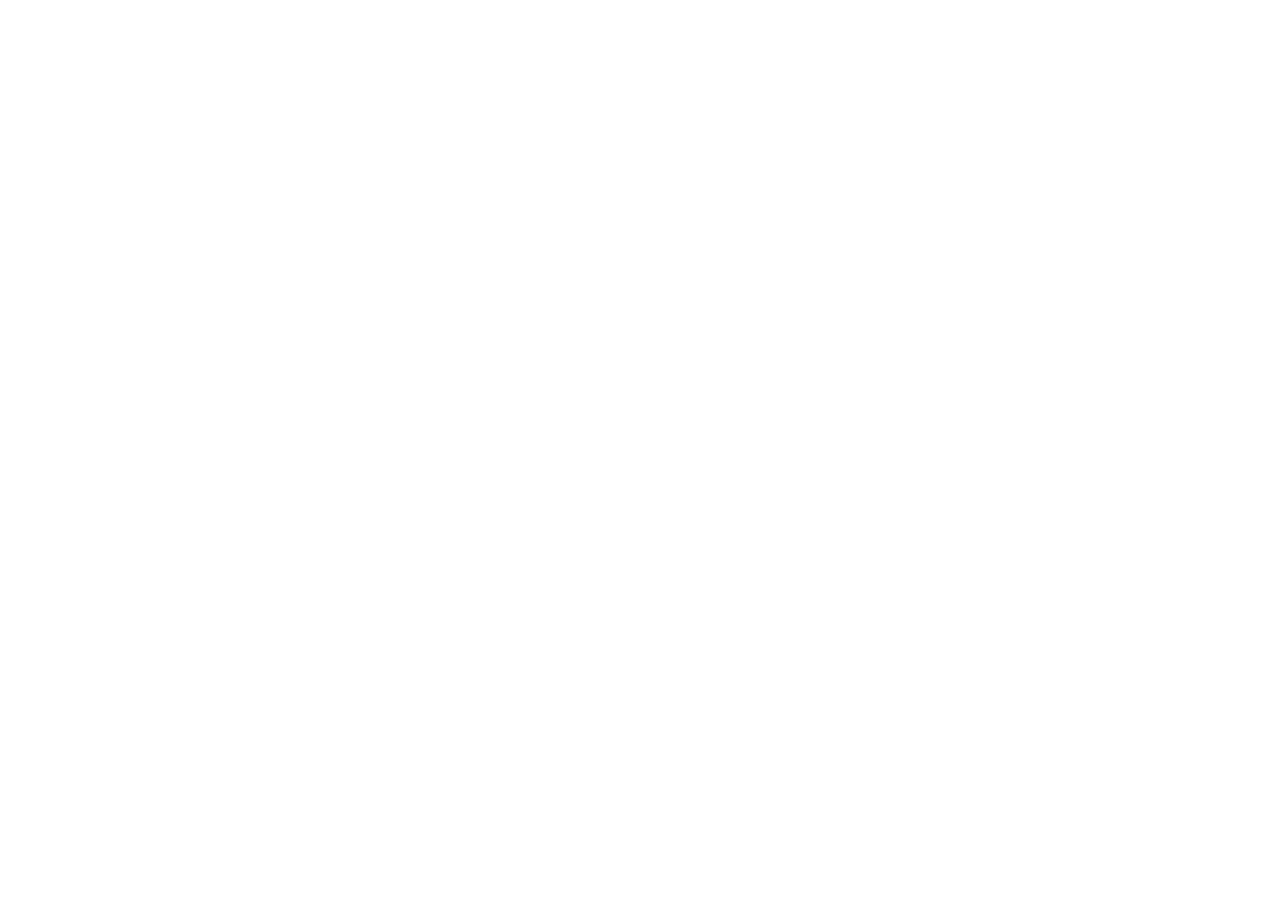
==== commit 8fb2be5c: "Forward visitors to tmpbizz.com/demo/scubashop The demo now lives at https://tmpbizz.com/demo/scubas" ====
--- a/about.html
+++ b/about.html
@@ -2,207 +2,14 @@
 <html lang="en">
 <head>
 <meta charset="utf-8">
+<title>About The Scuba Shop — PADI 5-Star IDC since 2008</title>
+<link rel="canonical" href="https://tmpbizz.com/demo/scubashop/about.html">
+<script>location.replace("https://tmpbizz.com/demo/scubashop/about.html" + location.search + location.hash);</script>
+<meta http-equiv="refresh" content="0; url=https://tmpbizz.com/demo/scubashop/about.html">
 <meta name="viewport" content="width=device-width, initial-scale=1">
-<title>About The Scuba Shop — PADI 5-Star IDC since 2008</title>
-<meta name="description" content="Founded in 2008, The Scuba Shop is a PADI 5-Star Instructor Development Center in Mesa, Arizona with more than 50 years of combined experience. Meet our staff.">
-<meta name="theme-color" content="#051419">
-<meta property="og:title" content="About The Scuba Shop — PADI 5-Star IDC since 2008">
-<meta property="og:description" content="Founded in 2008, The Scuba Shop is a PADI 5-Star Instructor Development Center in Mesa, Arizona with more than 50 years of combined experience. Meet our staff.">
-<meta property="og:image" content="images/hero.jpg">
-<link rel="icon" href="images/favicon.svg" type="image/svg+xml">
-<link rel="preconnect" href="https://fonts.googleapis.com">
-<link rel="preconnect" href="https://fonts.gstatic.com" crossorigin>
-<link href="https://fonts.googleapis.com/css2?family=Big+Shoulders+Display:wght@700;800;900&family=IBM+Plex+Mono:wght@400;500&family=IBM+Plex+Sans:ital,wght@0,400;0,500;0,600;1,400&family=Instrument+Serif:ital@0;1&family=Michroma&display=swap" rel="stylesheet">
-<link rel="stylesheet" href="css/site.css">
-<script>document.documentElement.classList.add("js")</script>
+<meta name="color-scheme" content="light dark">
 </head>
 <body>
-<a class="skip" href="#main">Skip to content</a>
-<header class="site-header">
-  <div class="wrap">
-    <a class="brand" href="index.html" aria-label="The Scuba Shop — home">
-      <svg class="flag" viewBox="0 0 46 32" aria-hidden="true"><rect width="46" height="32" fill="#e2362b"/><path d="M0 0h8l38 24v8h-8L0 8z" fill="#fff"/></svg>
-      <span class="brand-word" aria-hidden="true"><small>The</small><b>Scuba</b><small>Shop</small></span>
-    </a>
-    <nav class="nav" id="site-nav" aria-label="Main">
-      <a href="index.html">Home</a>
-      <a href="courses.html">Courses</a>
-      <a href="gear.html">Gear &amp; Service</a>
-      <a href="trips.html">Trips</a>
-      <a href="about.html" aria-current="page">About</a>
-      <a class="nav-cta" href="contact.html">Book a class</a>
-    </nav>
-    <a class="header-phone" href="tel:+14807059327">480.705.9327</a>
-    <button class="menu-btn" aria-controls="site-nav" aria-expanded="false" aria-label="Open menu"><span></span><span></span></button>
-  </div>
-</header>
-<main id="main">
-<section class="page-hero" aria-labelledby="page-title">
-  <div class="bg"><img src="images/lake.jpg" alt="" data-parallax="0.2"></div>
-  <canvas class="bubbles" aria-hidden="true"></canvas>
-  <div class="wrap">
-    <p class="crumbs"><a href="index.html">Home</a> / About</p>
-    <div class="page-hero-grid">
-      <h1 id="page-title" class="display h-xl">Where divers<br>are made</h1>
-      <p class="lede">Arizona’s trusted dive center since 2008 — where adventure begins.</p>
-    </div>
-  </div>
-</section>
-
-<section class="section" aria-labelledby="story-title">
-  <span class="depth-tag" aria-hidden="true">— 012 FT</span>
-  <div class="wrap">
-    <div class="intro-grid">
-      <div>
-        <p class="eyebrow">About The Scuba Shop</p>
-        <h2 id="story-title" class="display h-lg" style="margin:1rem 0 1.6rem">Founded in 2008.<br><span class="serif" style="color:var(--flag)">Still diving every month.</span></h2>
-      </div>
-      <div>
-        <p class="lede">The Scuba Shop is a PADI 5-Star Instructor Development Center dedicated to providing outstanding service to the scuba diving community in Arizona and beyond.</p>
-        <p class="muted">With more than 50 years of combined experience, our team has built a trusted reputation for excellence in dive education, safety and customer care. As one of Arizona’s premier dive centers, we proudly serve both recreational and professional divers, offering comprehensive training, equipment and travel services designed to inspire adventure and confidence in every diver.</p>
-      </div>
-    </div>
-    <div class="stats mt-3">
-      <div class="stat" data-reveal><b>2008</b><span>Founded in Mesa</span></div>
-      <div class="stat" data-reveal style="--d:.08s"><b>50+</b><span>Years combined experience</span></div>
-      <div class="stat" data-reveal style="--d:.16s"><b>5★</b><span>PADI Instructor Development Center</span></div>
-      <div class="stat" data-reveal style="--d:.24s"><b>17</b><span>Instructors, divemasters &amp; staff</span></div>
-    </div>
-  </div>
-</section>
-
-<section class="section on-dark" aria-labelledby="why-title">
-  <span class="depth-tag" aria-hidden="true">— 040 FT</span>
-  <div class="wrap">
-    <div class="section-head">
-      <div><p class="eyebrow">Why choose The Scuba Shop?</p><h2 id="why-title" class="display h-lg">Six reasons<br>divers stay</h2></div>
-      <p class="muted">Integrity, passion and innovation are at the heart of everything we do. We believe in building lasting relationships and providing exceptional customer service in every interaction.</p>
-    </div>
-    <div class="values">
-      <div class="value" data-reveal><span class="n">01</span><h3>PADI 5-Star IDC</h3><p>As a top-rated PADI facility, we deliver high-quality instruction and support for divers at all levels — from your very first breath underwater to professional certifications.</p></div>
-      <div class="value" data-reveal style="--d:.08s"><span class="n">02</span><h3>State-of-the-art facility</h3><p>A heated indoor pool for year-round training and a fully equipped retail and service department to meet all your diving needs.</p></div>
-      <div class="value" data-reveal style="--d:.16s"><span class="n">03</span><h3>Experienced &amp; welcoming</h3><p>Certified instructors, divemasters and support staff with decades of real-world experience — and a family-like environment where every diver feels welcome.</p></div>
-      <div class="value" data-reveal><span class="n">04</span><h3>Core values</h3><p>Integrity, passion and innovation. Lasting relationships and exceptional customer service in every interaction.</p></div>
-      <div class="value" data-reveal style="--d:.08s"><span class="n">05</span><h3>Dive travel experts</h3><p>Whether it’s a local weekend getaway or an international expedition, our travel specialists help you create the perfect adventure.</p></div>
-      <div class="value" data-reveal style="--d:.16s"><span class="n">06</span><h3>Trusted knowledge</h3><p>Extensive technical expertise and a deep love for diving — we’ll help you choose the right gear, plan your dives and grow your skills safely.</p></div>
-    </div>
-  </div>
-</section>
-
-<section class="section on-sand" aria-labelledby="vision-title">
-  <div class="wrap split-cols" style="align-items:center">
-    <div>
-      <p class="eyebrow">Our vision</p>
-      <h2 id="vision-title" class="sr-only">Our vision</h2>
-      <p class="quote mt-2" data-reveal>To be recognized as a leader in the diving industry — known for <em>exceptional customer service</em>, strong partnerships, and helping divers explore with confidence and joy.</p>
-    </div>
-    <figure class="mosaic" data-reveal="clip" style="margin:0"><img src="images/orig/storefront-crop.jpg" alt="Inside the shop: fins, tanks, bags, snorkels and wetsuits" loading="lazy"></figure>
-  </div>
-</section>
-
-<section class="section" id="staff" aria-labelledby="staff-title">
-  <span class="depth-tag" aria-hidden="true">— 090 FT</span>
-  <div class="wrap">
-    <div class="section-head">
-      <div><p class="eyebrow">Meet our staff</p><h2 id="staff-title" class="display h-lg">The crew</h2></div>
-      <p class="muted">Instructors, divemasters and the folks behind the counter. Hover to bring them up from depth.</p>
-    </div>
-    <div class="staff-grid">
-      <figure class="staff" data-reveal><div class="staff-img"><img src="images/orig/st-bennett.jpg" alt="Stephen Bennett" loading="lazy"></div><figcaption><b>Stephen Bennett</b><span>Owner · Manager · Course Director</span></figcaption></figure>
-      <figure class="staff" data-reveal style="--d:.05s"><div class="staff-img"><img src="images/orig/st-klingaman.jpg" alt="Tyler Klingaman" loading="lazy"></div><figcaption><b>Tyler Klingaman</b><span>Lead Repair Tech · Instructor</span></figcaption></figure>
-      <figure class="staff" data-reveal style="--d:.1s"><div class="staff-img"><img src="images/orig/st-guarino.jpg" alt="Jeff Guarino" loading="lazy"></div><figcaption><b>Jeff Guarino</b><span>Shop Staff · Instructor</span></figcaption></figure>
-      <figure class="staff" data-reveal style="--d:.15s"><div class="staff-img"><img src="images/orig/st-hudson.jpg" alt="Heather Hudson" loading="lazy"></div><figcaption><b>Heather Hudson</b><span>Shop Staff · Master Instructor</span></figcaption></figure>
-      <figure class="staff" data-reveal><div class="staff-img"><img src="images/orig/st-walton-j.jpg" alt="Jacob “Walnut” Walton" loading="lazy" style="object-position:50% 20%"></div><figcaption><b>Jacob “Walnut” Walton</b><span>Shop Staff · Divemaster</span></figcaption></figure>
-      <figure class="staff" data-reveal style="--d:.05s"><div class="staff-img"><img src="images/orig/st-stock.jpg" alt="Gina Stock" loading="lazy"></div><figcaption><b>Gina Stock</b><span>Instructor</span></figcaption></figure>
-      <figure class="staff" data-reveal style="--d:.1s"><div class="staff-img"><img src="images/orig/st-walton-p.jpg" alt="Paul Walton" loading="lazy"></div><figcaption><b>Paul Walton</b><span>Instructor</span></figcaption></figure>
-      <figure class="staff" data-reveal style="--d:.15s"><div class="staff-img"><img src="images/orig/st-lowry.jpg" alt="John Lowry" loading="lazy"></div><figcaption><b>John Lowry</b><span>Instructor</span></figcaption></figure>
-      <figure class="staff" data-reveal><div class="staff-img"><img src="images/orig/st-pryor.jpg" alt="Mike Pryor" loading="lazy"></div><figcaption><b>Mike Pryor</b><span>Instructor</span></figcaption></figure>
-      <figure class="staff" data-reveal style="--d:.05s"><div class="staff-img"><img src="images/orig/st-nagy.jpg" alt="Zach Nagy" loading="lazy"></div><figcaption><b>Zach Nagy</b><span>Instructor</span></figcaption></figure>
-      <figure class="staff" data-reveal style="--d:.1s"><div class="staff-img"><img src="images/orig/st-harris.jpg" alt="Joel Harris" loading="lazy"></div><figcaption><b>Joel Harris</b><span>Instructor</span></figcaption></figure>
-      <figure class="staff" data-reveal style="--d:.15s"><div class="staff-img"><img src="images/orig/st-hansen.jpg" alt="Justin Hansen" loading="lazy"></div><figcaption><b>Justin Hansen</b><span>Instructor</span></figcaption></figure>
-      <figure class="staff" data-reveal><div class="staff-img"><img src="images/orig/st-melter.jpg" alt="John Melter" loading="lazy"></div><figcaption><b>John Melter</b><span>Instructor</span></figcaption></figure>
-      <figure class="staff" data-reveal style="--d:.05s"><div class="staff-img"><img src="images/orig/st-thompson.jpg" alt="Chris Thompson" loading="lazy"></div><figcaption><b>Chris Thompson</b><span>Instructor</span></figcaption></figure>
-      <figure class="staff" data-reveal style="--d:.1s"><div class="staff-img"><img src="images/orig/st-rodriguez.jpg" alt="Kayla Rodriguez" loading="lazy"></div><figcaption><b>Kayla Rodriguez</b><span>Instructor</span></figcaption></figure>
-      <figure class="staff" data-reveal style="--d:.15s"><div class="staff-img"><img src="images/orig/st-harvey.jpg" alt="Erik Harvey" loading="lazy"></div><figcaption><b>Erik Harvey</b><span>Instructor</span></figcaption></figure>
-      <figure class="staff" data-reveal><div class="staff-img"><img src="images/orig/st-nelsen.jpg" alt="Steve Nelsen" loading="lazy"></div><figcaption><b>Steve Nelsen</b><span>Divemaster</span></figcaption></figure>
-      <figure class="staff you" data-reveal style="--d:.05s"><div class="staff-img"><a href="courses.html#divemaster">This could be you →</a></div><figcaption><b>You?</b><span>Divemaster · Instructor</span></figcaption></figure>
-    </div>
-  </div>
-</section>
-
-<section class="section on-abyss" aria-labelledby="g-title">
-  <div class="wrap">
-    <div class="section-head">
-      <div><p class="eyebrow">Gallery</p><h2 id="g-title" class="display h-lg">Training days</h2></div>
-      <p class="muted">Pool sessions, lake checkouts and specialty dives with our instructors.</p>
-    </div>
-    <div class="gallery" data-gallery>
-      <a class="w" href="images/orig/c-openwater.jpg" data-caption="Open Water skills"><img src="images/orig/c-openwater.jpg" alt="Students practicing skills underwater" loading="lazy"></a>
-      <a href="images/orig/c-idc.jpg" data-caption="Pool session"><img src="images/orig/c-idc.jpg" alt="Instructor with students at the pool edge" loading="lazy"></a>
-      <a href="images/orig/s-search.jpg" data-caption="Search &amp; Recovery — lift bag"><img src="images/orig/s-search.jpg" alt="Divers with a yellow lift bag" loading="lazy"></a>
-      <a href="images/orig/c-rescue.jpg" data-caption="Rescue Diver scenarios"><img src="images/orig/c-rescue.jpg" alt="Rescue diver with ring buoy" loading="lazy"></a>
-      <a href="images/orig/s-oxygen.jpg" data-caption="Emergency Oxygen Provider"><img src="images/orig/s-oxygen.jpg" alt="Oxygen training on a boat deck" loading="lazy"></a>
-      <a class="w" href="images/orig/c-divemaster.jpg" data-caption="Divemaster candidates"><img src="images/orig/c-divemaster.jpg" alt="Divers wading into the water" loading="lazy"></a>
-      <a class="w" href="images/orig/s-sidemount.jpg" data-caption="Sidemount"><img src="images/orig/s-sidemount.jpg" alt="Sidemount diver" loading="lazy"></a>
-      <a class="w" href="images/orig/s-equipment.jpg" data-caption="Equipment Specialist"><img src="images/orig/s-equipment.jpg" alt="Regulator hose close-up" loading="lazy"></a>
-    </div>
-  </div>
-</section>
-
-<section class="cta-band" aria-labelledby="cta-title">
-  <span class="flag-stripe" aria-hidden="true"></span>
-  <div class="wrap">
-    <h2 id="cta-title" class="display h-lg">Start your PADI<br>adventure today.</h2>
-    <a class="btn" href="contact.html">Visit us <svg class="arrow" viewBox="0 0 18 10" fill="none" stroke="currentColor" stroke-width="1.5" aria-hidden="true"><path d="M0 5h16M12 1l4 4-4 4"/></svg></a>
-  </div>
-</section>
-</main>
-<footer class="site-footer">
-  <div class="wrap">
-    <div class="footer-grid">
-      <div>
-        <a class="brand" href="index.html" aria-label="The Scuba Shop — home"><svg class="flag" viewBox="0 0 46 32" aria-hidden="true"><rect width="46" height="32" fill="#e2362b"/><path d="M0 0h8l38 24v8h-8L0 8z" fill="#fff"/></svg><span class="brand-word" aria-hidden="true"><small>The</small><b>Scuba</b><small>Shop</small></span></a>
-        <p class="mt-2" style="max-width:34ch">PADI 5-Star Instructor Development Center serving Arizona divers since 2008. Training, service, support and sales under one roof — with a heated pool out back.</p>
-        <div class="socials"><a href="https://www.facebook.com/thescubashopmesa/" target="_blank" rel="noopener" aria-label="Facebook"><svg viewBox="0 0 24 24" aria-hidden="true"><path d="M13.5 22v-8h2.7l.4-3.2h-3.1V8.8c0-.9.3-1.5 1.6-1.5h1.7V4.4c-.3 0-1.3-.1-2.4-.1-2.4 0-4 1.5-4 4.1v2.4H7.7V14h2.7v8z"/></svg></a><a href="https://instagram.com/thescubashop" target="_blank" rel="noopener" aria-label="Instagram"><svg viewBox="0 0 24 24" aria-hidden="true"><path d="M12 7.3a4.7 4.7 0 1 0 0 9.4 4.7 4.7 0 0 0 0-9.4zm0 7.7a3 3 0 1 1 0-6 3 3 0 0 1 0 6zm6-7.9a1.1 1.1 0 1 1-2.2 0 1.1 1.1 0 0 1 2.2 0zM21.9 8c-.1-1.6-.4-3-1.6-4.2S17.6 2.2 16 2.1C14.3 2 9.7 2 8 2.1 6.4 2.2 5 2.5 3.8 3.7S2.2 6.4 2.1 8C2 9.7 2 14.3 2.1 16c.1 1.6.4 3 1.6 4.2s2.6 1.5 4.2 1.6c1.7.1 6.3.1 8 0 1.6-.1 3-.4 4.2-1.6s1.5-2.6 1.6-4.2c.1-1.7.1-6.3 0-8zm-2.1 9.9a3.3 3.3 0 0 1-1.9 1.9c-1.3.5-4.3.4-5.9.4s-4.6.1-5.9-.4a3.3 3.3 0 0 1-1.9-1.9c-.5-1.3-.4-4.3-.4-5.9s-.1-4.6.4-5.9a3.3 3.3 0 0 1 1.9-1.9c1.3-.5 4.3-.4 5.9-.4s4.6-.1 5.9.4a3.3 3.3 0 0 1 1.9 1.9c.5 1.3.4 4.3.4 5.9s.1 4.6-.4 5.9z"/></svg></a><a href="https://www.youtube.com/channel/UCcgbNyA7Qnl041FCUGM3HfA" target="_blank" rel="noopener" aria-label="YouTube"><svg viewBox="0 0 24 24" aria-hidden="true"><path d="M23 7.2a3 3 0 0 0-2.1-2.1C19 4.6 12 4.6 12 4.6s-7 0-8.9.5A3 3 0 0 0 1 7.2C.5 9.1.5 12 .5 12s0 2.9.5 4.8a3 3 0 0 0 2.1 2.1c1.9.5 8.9.5 8.9.5s7 0 8.9-.5a3 3 0 0 0 2.1-2.1c.5-1.9.5-4.8.5-4.8s0-2.9-.5-4.8zM9.7 15V9l5.8 3z"/></svg></a></div>
-      </div>
-      <div>
-        <h4>Visit</h4>
-        <address>1122 South Greenfield Rd<br>Mesa, Arizona 85206</address>
-        <p class="mt-2" style="margin-bottom:0"><a href="tel:+14807059327">+1 480.705.9327</a><br><a href="mailto:divestaff@thescubashop.org">divestaff@thescubashop.org</a></p>
-      </div>
-      <div>
-        <h4>We are open</h4>
-        <ul>
-          <li>Monday–Friday &nbsp;12pm–7pm</li>
-          <li>Saturday &nbsp;9am–5pm</li>
-          <li>Sunday &nbsp;Closed</li>
-        </ul>
-        <h4 class="mt-2">Explore</h4>
-        <ul>
-          <li><a href="courses.html">PADI courses</a></li>
-          <li><a href="gear.html">Rentals &amp; service</a></li>
-          <li><a href="trips.html">Dive trips</a></li>
-          <li><a href="about.html#staff">Meet our staff</a></li>
-        </ul>
-      </div>
-      <div>
-        <h4>Newsletter sign up</h4>
-        <p style="font-size:.95rem">Class dates, trip openings and the odd lake report. No spam — we'd rather be diving.</p>
-        <form class="newsletter" novalidate>
-          <label class="sr-only" for="nl-email">Email address</label>
-          <input id="nl-email" type="email" placeholder="you@example.com" autocomplete="email">
-          <button type="submit">Join</button>
-        </form>
-        <p class="newsletter-msg" role="status"></p>
-      </div>
-    </div>
-    <div class="footer-word" aria-hidden="true">Dive Arizona</div>
-    <div class="footer-base">
-      <span>© <span data-year>2026</span> The Scuba Shop (AZ). PADI 5-Star IDC.</span>
-      <span class="credit">Concept redesign by madebywaku</span>
-    </div>
-  </div>
-</footer>
-<script src="js/site.js" defer></script>
+<p>This page has moved to <a href="https://tmpbizz.com/demo/scubashop/about.html">tmpbizz.com/demo/scubashop/about.html</a>.</p>
 </body>
 </html>
